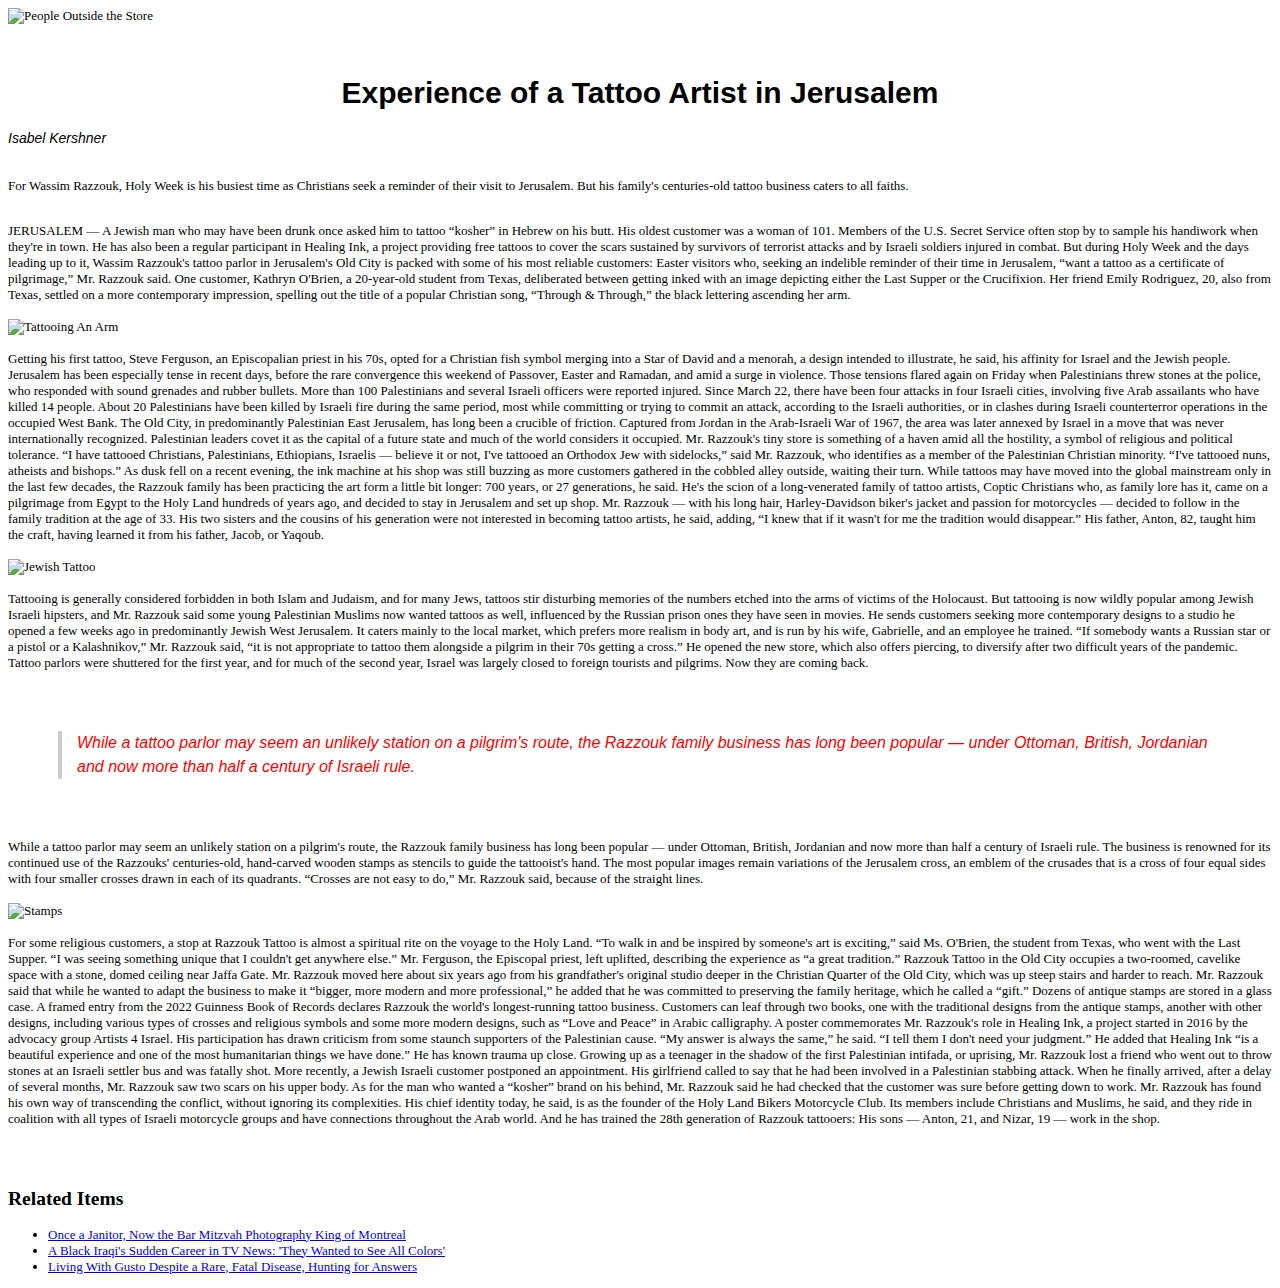
==== EbnerLayout/index.html @ 2b39e8b2 "update" ====
<!DOCTYPE html>
<html lang="en">

    <head>
        <link rel="stylesheet" type="text/css" href="stylesheet.css">
        <title></title>
    </head>
    <body>
        <img src="midterm-review/tattoo-image-5.jpg" alt="People Outside the Store">
       <div id="content"></div>

       <br><br>

       <h1>Experience of a Tattoo Artist in Jerusalem</h1>
       <div id="byline">Isabel Kershner</div>


        <br><br>

        <a>For Wassim Razzouk, Holy Week is his busiest time as Christians seek a reminder of their visit to Jerusalem. But his family's centuries-old tattoo business caters to all faiths.</a>

        <br><br>

        <p>
            
           JERUSALEM — A Jewish man who may have been drunk once asked him to tattoo “kosher” in Hebrew on his butt. His oldest customer was a woman of 101. Members of the U.S. Secret Service often stop by to sample his handiwork when they're in town.
            
            He has also been a regular participant in Healing Ink, a project providing free tattoos to cover the scars sustained by survivors of terrorist attacks and by Israeli soldiers injured in combat.
            
            But during Holy Week and the days leading up to it, Wassim Razzouk's tattoo parlor in Jerusalem's Old City is packed with some of his most reliable customers: Easter visitors who, seeking an indelible reminder of their time in Jerusalem, “want a tattoo as a certificate of pilgrimage,” Mr. Razzouk said.
            
            One customer, Kathryn O'Brien, a 20-year-old student from Texas, deliberated between getting inked with an image depicting either the Last Supper or the Crucifixion. Her friend Emily Rodriguez, 20, also from Texas, settled on a more contemporary impression, spelling out the title of a popular Christian song, “Through & Through,” the black lettering ascending her arm.
           
            <br><br>

            <img src="midterm-review/tattoo-image-4.jpg" alt="Tattooing An Arm"/>
           
            <br><br>
        
            Getting his first tattoo, Steve Ferguson, an Episcopalian priest in his 70s, opted for a Christian fish symbol merging into a Star of David and a menorah, a design intended to illustrate, he said, his affinity for Israel and the Jewish people.
            
            Jerusalem has been especially tense in recent days, before the rare convergence this weekend of Passover, Easter and Ramadan, and amid a surge in violence. Those tensions flared again on Friday when Palestinians threw stones at the police, who responded with sound grenades and rubber bullets. More than 100 Palestinians and several Israeli officers were reported injured.
            
            Since March 22, there have been four attacks in four Israeli cities, involving five Arab assailants who have killed 14 people. About 20 Palestinians have been killed by Israeli fire during the same period, most while committing or trying to commit an attack, according to the Israeli authorities, or in clashes during Israeli counterterror operations in the occupied West Bank.
            
            The Old City, in predominantly Palestinian East Jerusalem, has long been a crucible of friction. Captured from Jordan in the Arab-Israeli War of 1967, the area was later annexed by Israel in a move that was never internationally recognized. Palestinian leaders covet it as the capital of a future state and much of the world considers it occupied.
        
            Mr. Razzouk's tiny store is something of a haven amid all the hostility, a symbol of religious and political tolerance.
            
            “I have tattooed Christians, Palestinians, Ethiopians, Israelis — believe it or not, I've tattooed an Orthodox Jew with sidelocks,” said Mr. Razzouk, who identifies as a member of the Palestinian Christian minority. “I've tattooed nuns, atheists and bishops.”
            
            As dusk fell on a recent evening, the ink machine at his shop was still buzzing as more customers gathered in the cobbled alley outside, waiting their turn.
            
            While tattoos may have moved into the global mainstream only in the last few decades, the Razzouk family has been practicing the art form a little bit longer: 700 years, or 27 generations, he said. He's the scion of a long-venerated family of tattoo artists, Coptic Christians who, as family lore has it, came on a pilgrimage from Egypt to the Holy Land hundreds of years ago, and decided to stay in Jerusalem and set up shop.
            
            Mr. Razzouk — with his long hair, Harley-Davidson biker's jacket and passion for motorcycles — decided to follow in the family tradition at the age of 33. His two sisters and the cousins of his generation were not interested in becoming tattoo artists, he said, adding, “I knew that if it wasn't for me the tradition would disappear.”
            
            His father, Anton, 82, taught him the craft, having learned it from his father, Jacob, or Yaqoub.

            <br><br>

            <img src="midterm-review/tattoo-image-6.jpg" alt="Jewish Tattoo"/>

            <br><br>

            Tattooing is generally considered forbidden in both Islam and Judaism, and for many Jews, tattoos stir disturbing memories of the numbers etched into the arms of victims of the Holocaust. But tattooing is now wildly popular among Jewish Israeli hipsters, and Mr. Razzouk said some young Palestinian Muslims now wanted tattoos as well, influenced by the Russian prison ones they have seen in movies.
            
            He sends customers seeking more contemporary designs to a studio he opened a few weeks ago in predominantly Jewish West Jerusalem. It caters mainly to the local market, which prefers more realism in body art, and is run by his wife, Gabrielle, and an employee he trained.
            
            “If somebody wants a Russian star or a pistol or a Kalashnikov,” Mr. Razzouk said, “it is not appropriate to tattoo them alongside a pilgrim in their 70s getting a cross.”
            
            He opened the new store, which also offers piercing, to diversify after two difficult years of the pandemic. Tattoo parlors were shuttered for the first year, and for much of the second year, Israel was largely closed to foreign tourists and pilgrims.
            
            Now they are coming back.
        </p>

        <br><br>

        <blockquote> 
            While a tattoo parlor may seem an unlikely station on a pilgrim's route, the Razzouk family business has long been popular — under Ottoman, British, Jordanian and now more than half a century of Israeli rule.
        </blockquote>

        <br><br>

        <p>
While a tattoo parlor may seem an unlikely station on a pilgrim's route, the Razzouk family business has long been popular — under Ottoman, British, Jordanian and now more than half a century of Israeli rule.

The business is renowned for its continued use of the Razzouks' centuries-old, hand-carved wooden stamps as stencils to guide the tattooist's hand. The most popular images remain variations of the Jerusalem cross, an emblem of the crusades that is a cross of four equal sides with four smaller crosses drawn in each of its quadrants.

“Crosses are not easy to do,” Mr. Razzouk said, because of the straight lines.

<br><br>

<img src="midterm-review/tattoo-image-3.jpg" alt="Stamps" />

<br><br>

For some religious customers, a stop at Razzouk Tattoo is almost a spiritual rite on the voyage to the Holy Land.

“To walk in and be inspired by someone's art is exciting,” said Ms. O'Brien, the student from Texas, who went with the Last Supper. “I was seeing something unique that I couldn't get anywhere else.”

Mr. Ferguson, the Episcopal priest, left uplifted, describing the experience as “a great tradition.”

Razzouk Tattoo in the Old City occupies a two-roomed, cavelike space with a stone, domed ceiling near Jaffa Gate. Mr. Razzouk moved here about six years ago from his grandfather's original studio deeper in the Christian Quarter of the Old City, which was up steep stairs and harder to reach.

Mr. Razzouk said that while he wanted to adapt the business to make it “bigger, more modern and more professional,” he added that he was committed to preserving the family heritage, which he called a “gift.”

Dozens of antique stamps are stored in a glass case. A framed entry from the 2022 Guinness Book of Records declares Razzouk the world's longest-running tattoo business.

Customers can leaf through two books, one with the traditional designs from the antique stamps, another with other designs, including various types of crosses and religious symbols and some more modern designs, such as “Love and Peace” in Arabic calligraphy.

A poster commemorates Mr. Razzouk's role in Healing Ink, a project started in 2016 by the advocacy group Artists 4 Israel. His participation has drawn criticism from some staunch supporters of the Palestinian cause.

“My answer is always the same,” he said. “I tell them I don't need your judgment.” He added that Healing Ink “is a beautiful experience and one of the most humanitarian things we have done.”

He has known trauma up close. Growing up as a teenager in the shadow of the first Palestinian intifada, or uprising, Mr. Razzouk lost a friend who went out to throw stones at an Israeli settler bus and was fatally shot.

More recently, a Jewish Israeli customer postponed an appointment. His girlfriend called to say that he had been involved in a Palestinian stabbing attack. When he finally arrived, after a delay of several months, Mr. Razzouk saw two scars on his upper body.

As for the man who wanted a “kosher” brand on his behind, Mr. Razzouk said he had checked that the customer was sure before getting down to work.

Mr. Razzouk has found his own way of transcending the conflict, without ignoring its complexities. His chief identity today, he said, is as the founder of the Holy Land Bikers Motorcycle Club. Its members include Christians and Muslims, he said, and they ride in coalition with all types of Israeli motorcycle groups and have connections throughout the Arab world.

And he has trained the 28th generation of Razzouk tattooers: His sons — Anton, 21, and Nizar, 19 — work in the shop.
        </p>

        <br><br>

        <h2>Related Items</h2>
        <ul>
          <li><a href="https://www.nytimes.com/2021/12/31/world/canada/montreal-bar-mitzvah-photographer.html?action=click&module=RelatedLinks&pgtype=Article">Once a Janitor, Now the Bar Mitzvah Photography King of Montreal</a></li>
          <li><a href="https://www.nytimes.com/2022/02/04/world/middleeast/iraq-tv-black-news-anchor.html?action=click&module=RelatedLinks&pgtype=Article">A Black Iraqi's Sudden Career in TV News: 'They Wanted to See All Colors'</a></li>
          <li><a href="https://www.nytimes.com/2022/04/01/world/europe/scientist-patient-progeria.html?action=click&module=RelatedLinks&pgtype=Article">Living With Gusto Despite a Rare, Fatal Disease, Hunting for Answers</a></li>
        </ul>

    </body>
</html>
---- EbnerLayout/stylesheet.css ----
stylesheet.css

#content {
    margin: 0 auto;
    width: 900px;
}


h1 {
        font-family: Helvetica, sans serif; 
        text-align: center;
        font-size: 30px;
}

#byline {
    font-family: Helvetica, sans-serif;
    font-size: 14px;
    font-style: italic;
    }

    body {
        font-family: Georgia, serif;
        font-size: 13px;
    }
    
a {
    text-align: center;
}

p {
    font-family: "Times New Roman", 
    Times, 
    serif;
}

blockquote {
    font: 16px/24px normal helvetica, sans-serif;
    font-style: italic;
    margin-top: 15px;
    margin-bottom: 15px;
    color: red;
    margin-left: 50px;
    padding-left: 15px;
    border-left: 4px solid #ccc;
}
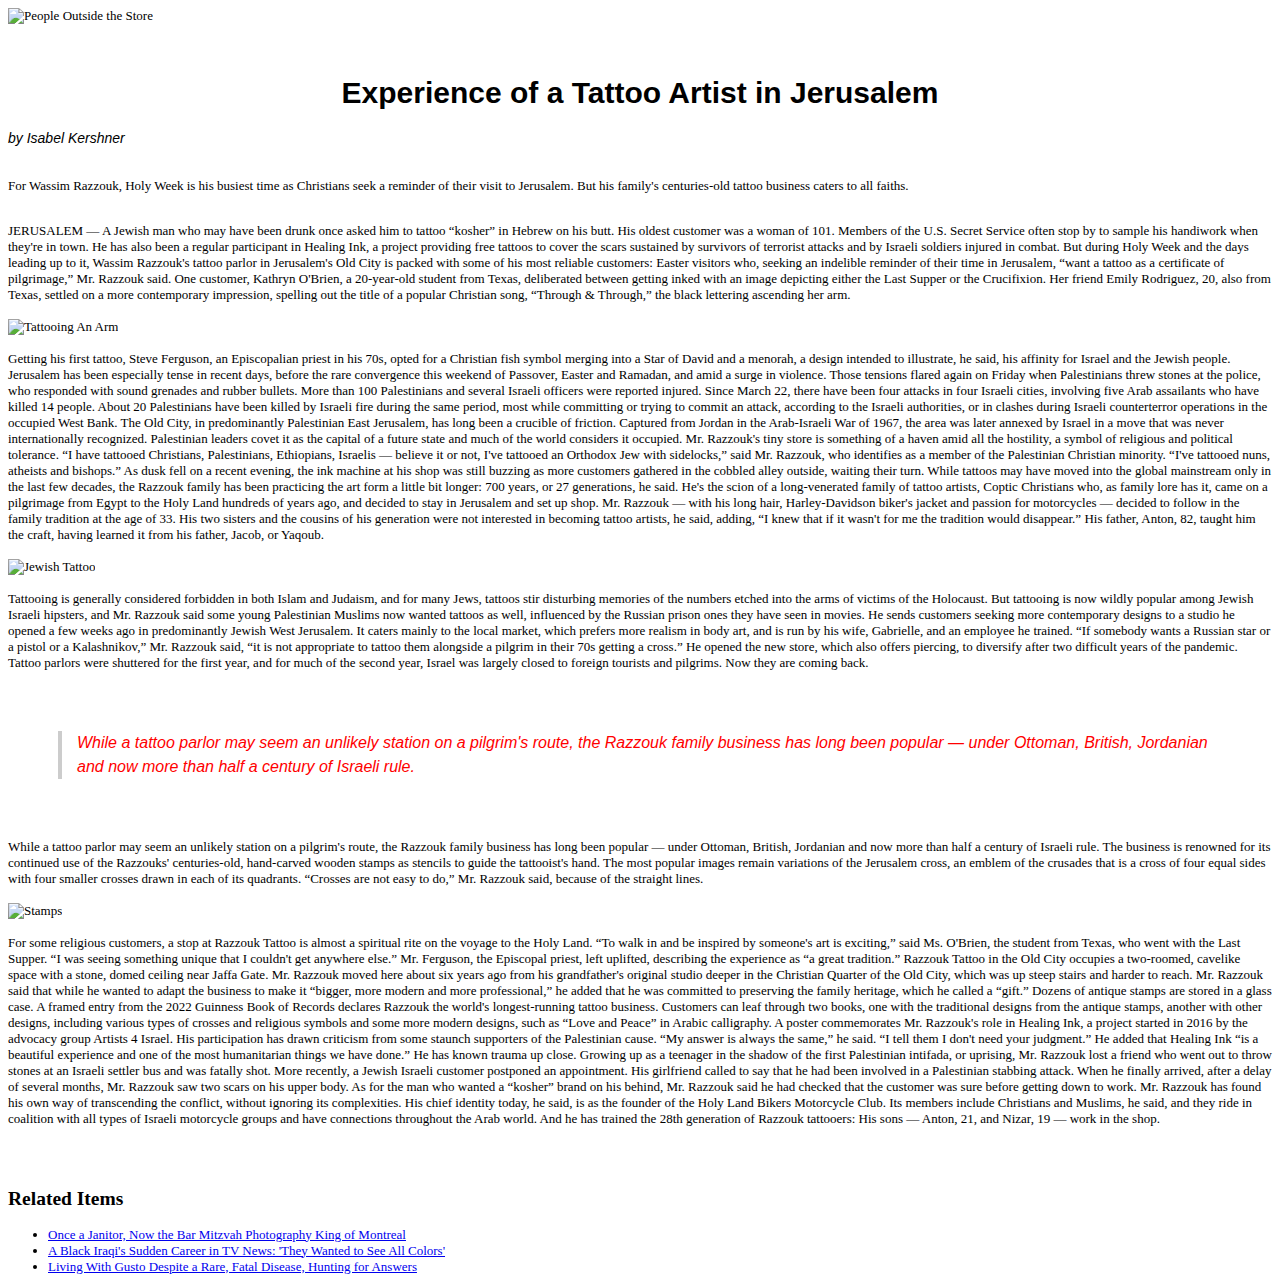
==== commit e3ea4ef5: "update" ====
--- a/EbnerLayout/index.html
+++ b/EbnerLayout/index.html
@@ -12,7 +12,7 @@
        <br><br>
 
        <h1>Experience of a Tattoo Artist in Jerusalem</h1>
-       <div id="byline">Isabel Kershner</div>
+       <div id="byline">by Isabel Kershner</div>
 
 
         <br><br>
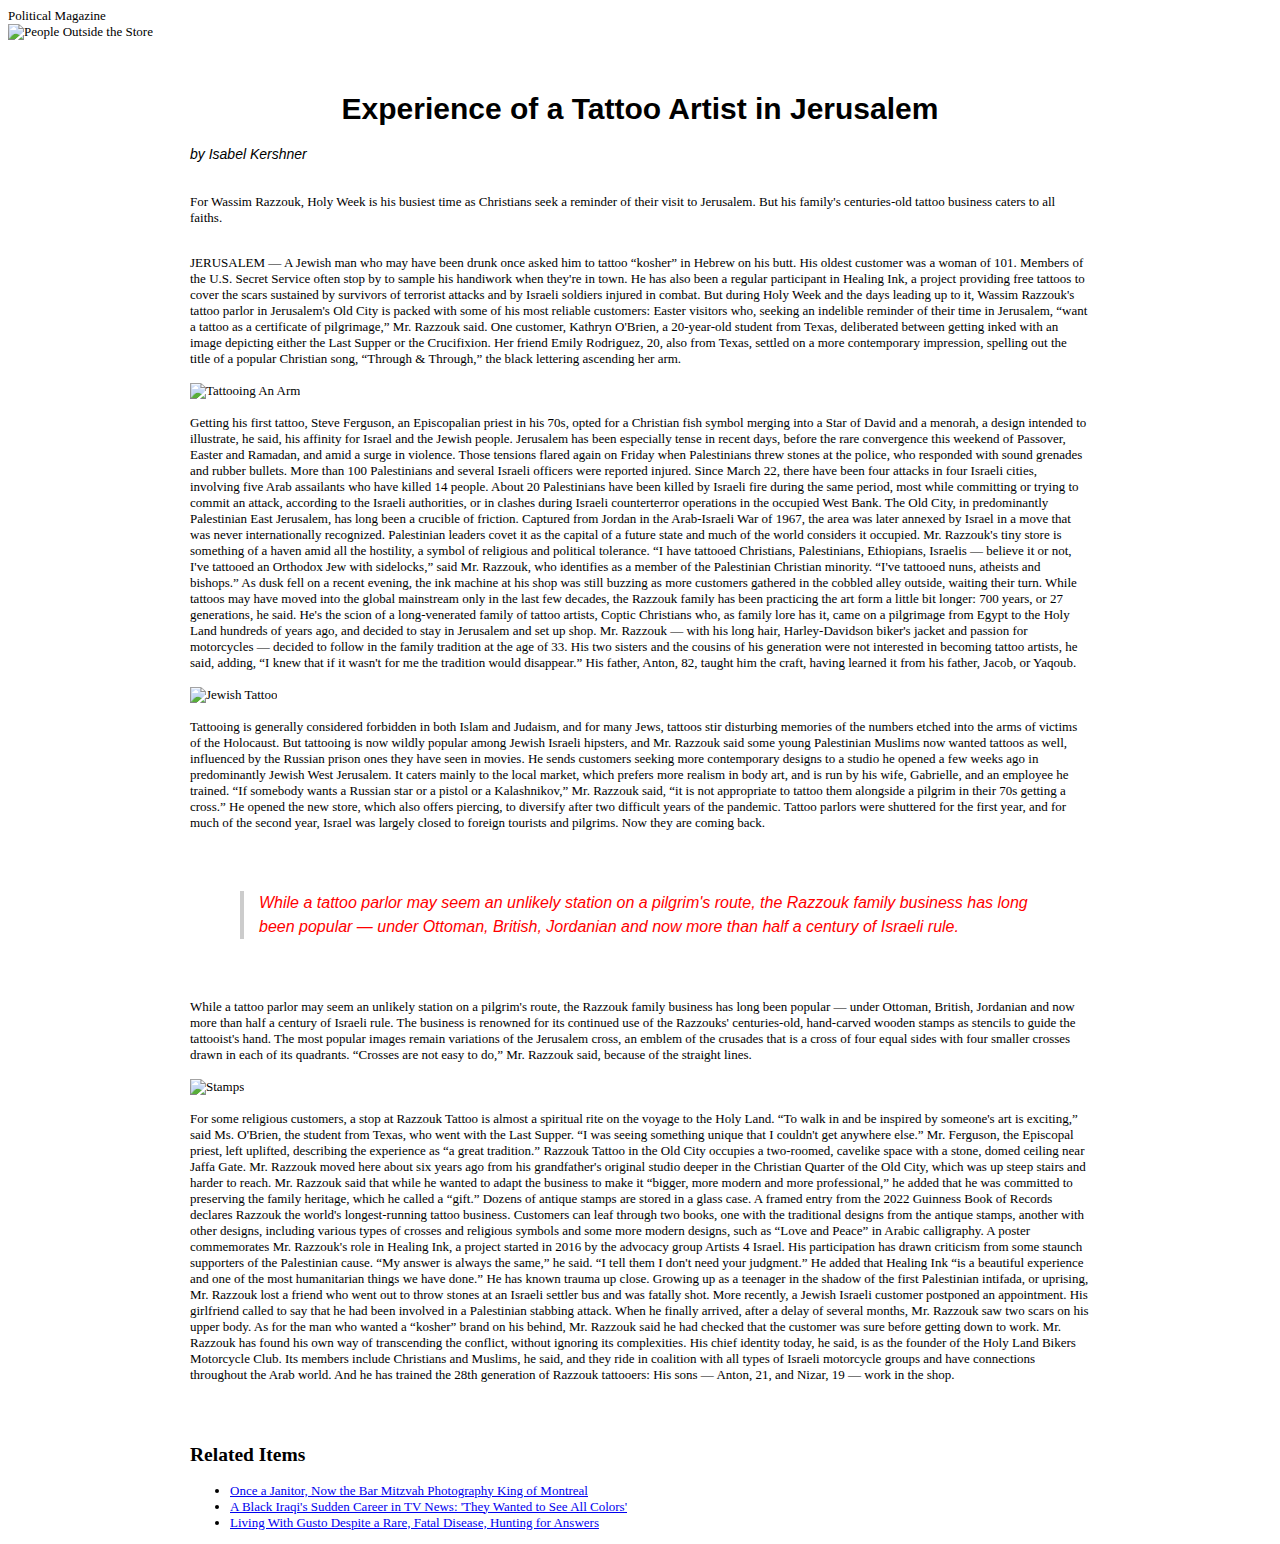
==== commit 6ce10d5c: "update" ====
--- a/EbnerLayout/index.html
+++ b/EbnerLayout/index.html
@@ -6,8 +6,10 @@
         <title></title>
     </head>
     <body>
+        <header class="masthead">Political Magazine</header>
+            
         <img src="midterm-review/tattoo-image-5.jpg" alt="People Outside the Store">
-       <div id="content"></div>
+       <div id="content">
 
        <br><br>
 
@@ -17,7 +19,7 @@
 
         <br><br>
 
-        <a>For Wassim Razzouk, Holy Week is his busiest time as Christians seek a reminder of their visit to Jerusalem. But his family's centuries-old tattoo business caters to all faiths.</a>
+        For Wassim Razzouk, Holy Week is his busiest time as Christians seek a reminder of their visit to Jerusalem. But his family's centuries-old tattoo business caters to all faiths.
 
         <br><br>
 
@@ -133,5 +135,7 @@
           <li><a href="https://www.nytimes.com/2022/04/01/world/europe/scientist-patient-progeria.html?action=click&module=RelatedLinks&pgtype=Article">Living With Gusto Despite a Rare, Fatal Disease, Hunting for Answers</a></li>
         </ul>
 
+    </div>
+
     </body>
 </html>--- a/EbnerLayout/stylesheet.css
+++ b/EbnerLayout/stylesheet.css
@@ -1,13 +1,22 @@
 stylesheet.css
 
+
+#masthead {
+    font-family: "Special Elite", cursive;
+    font-size: 50px;
+    text-align: center;
+}
+
+
 #content {
+    width: 100%;
     margin: 0 auto;
     width: 900px;
 }
 
 
 h1 {
-        font-family: Helvetica, sans serif; 
+        font-family: Helvetica, sans-serif; 
         text-align: center;
         font-size: 30px;
 }
@@ -22,10 +31,6 @@
         font-family: Georgia, serif;
         font-size: 13px;
     }
-    
-a {
-    text-align: center;
-}
 
 p {
     font-family: "Times New Roman", 
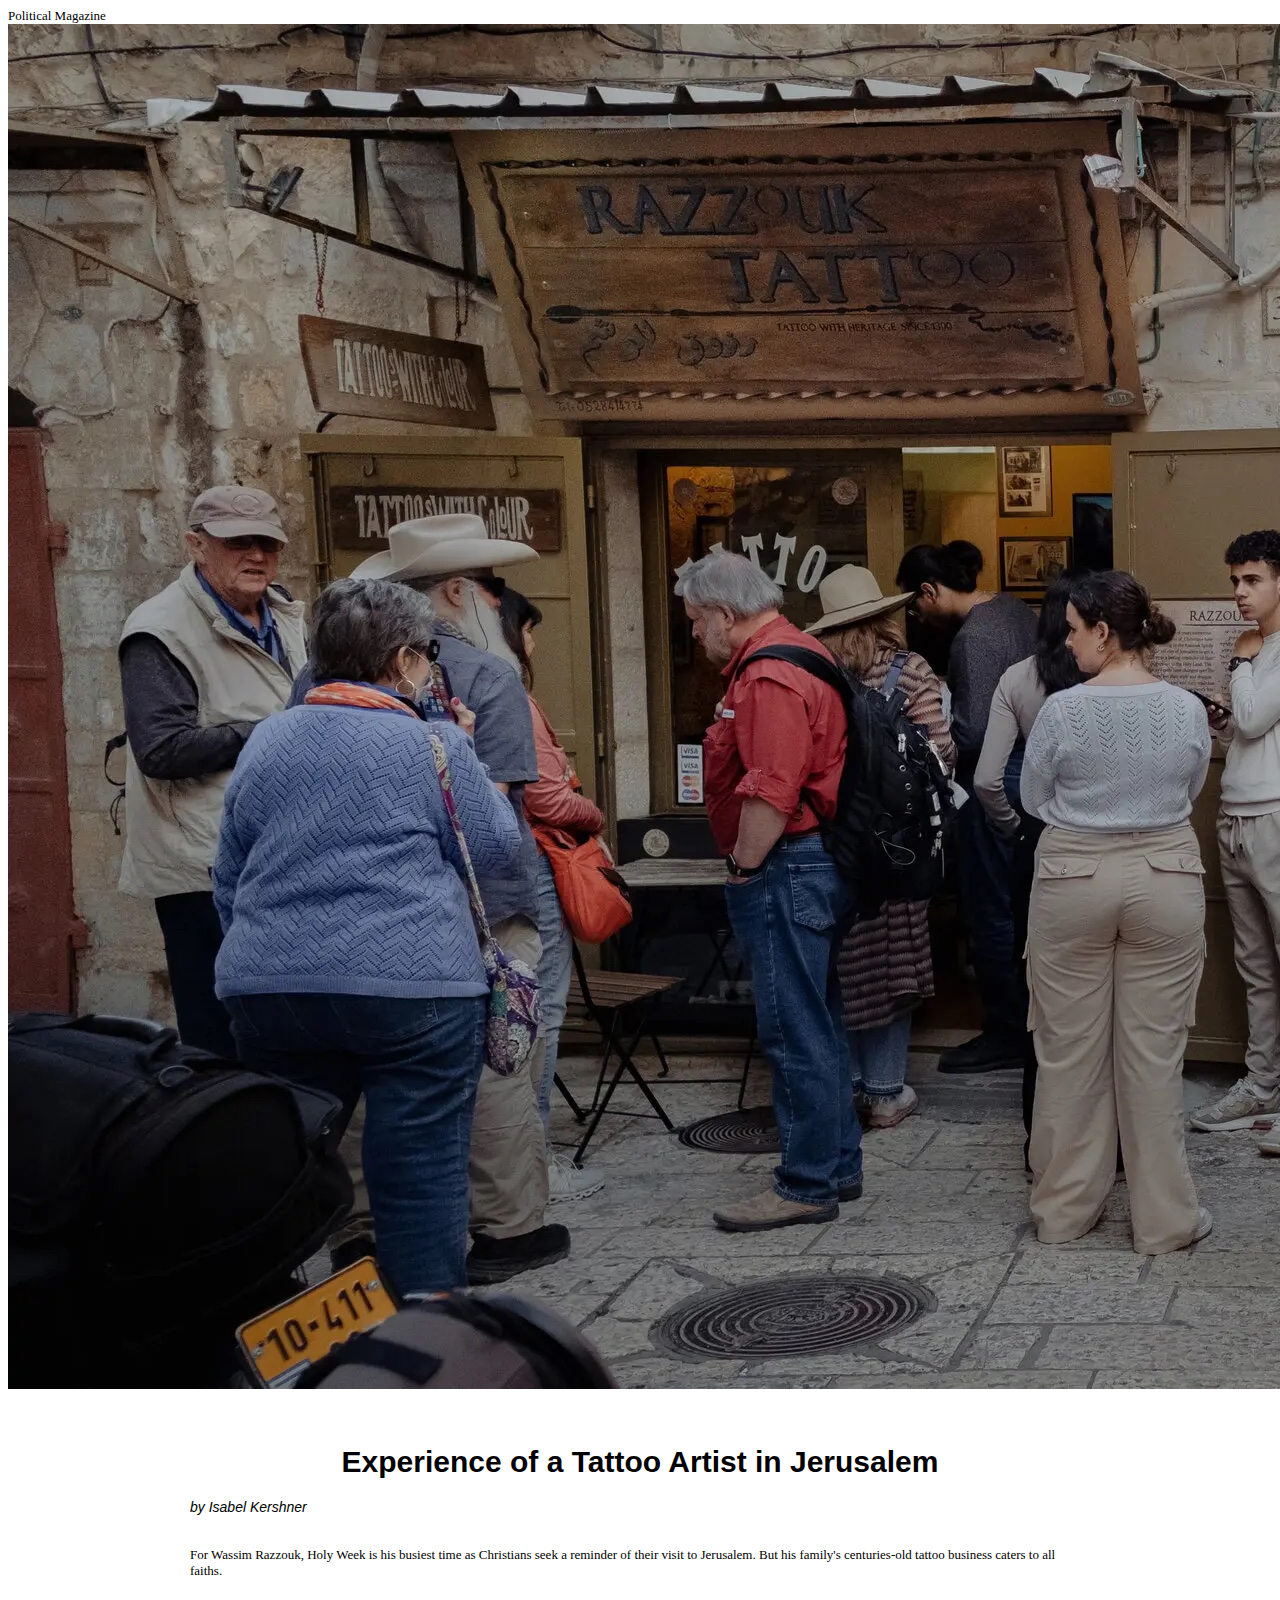
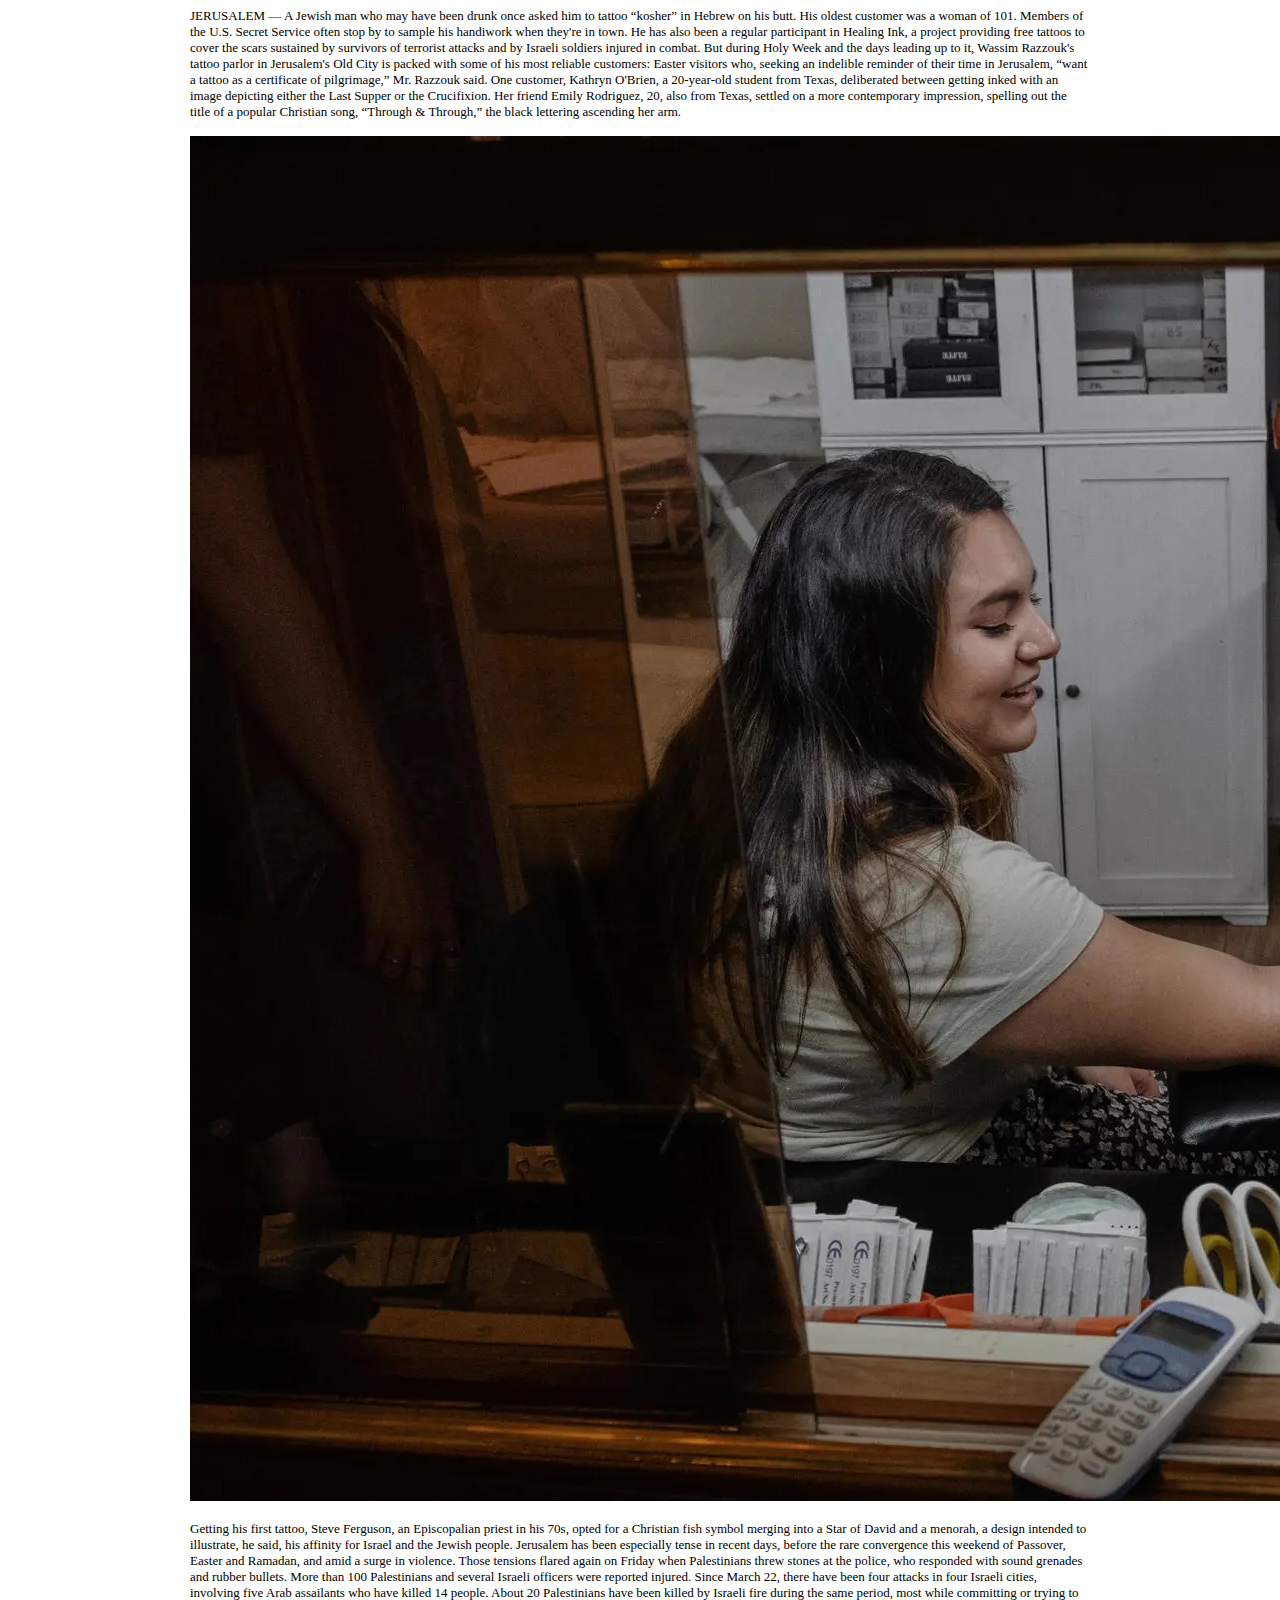
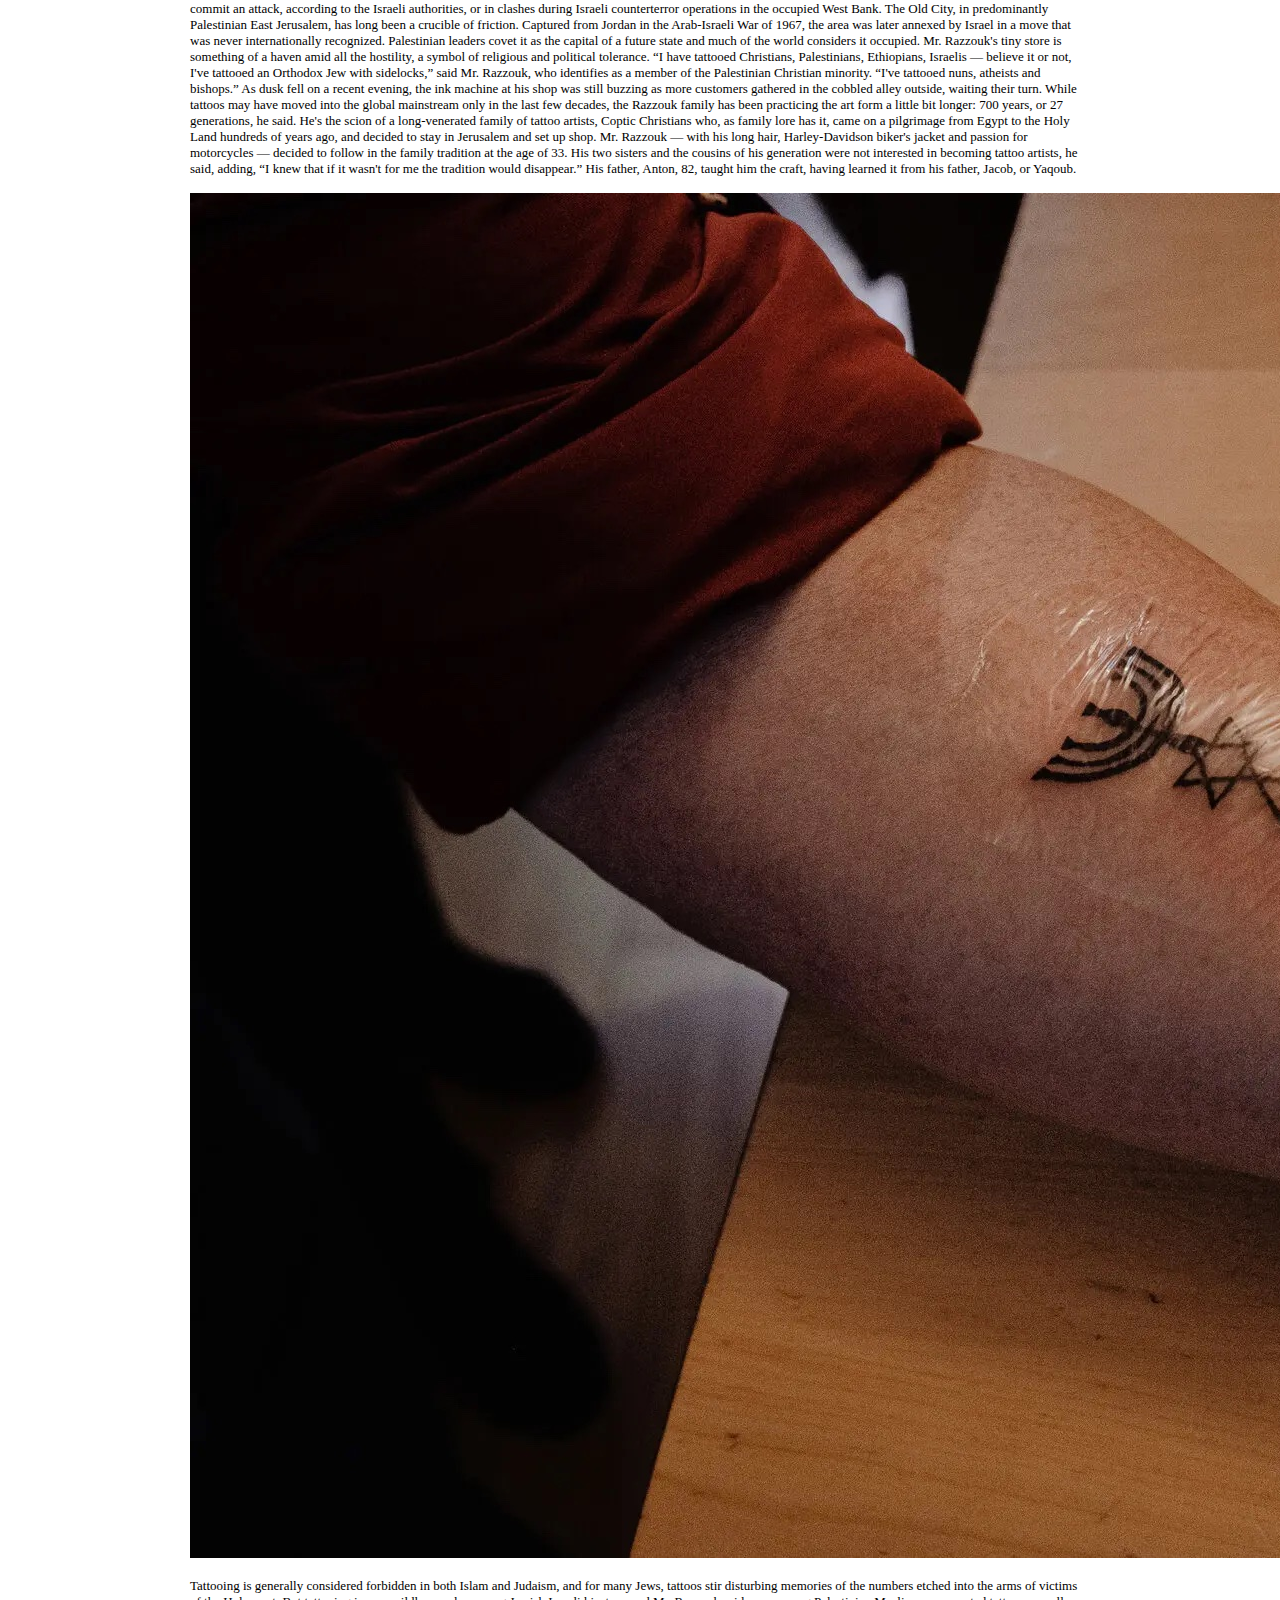
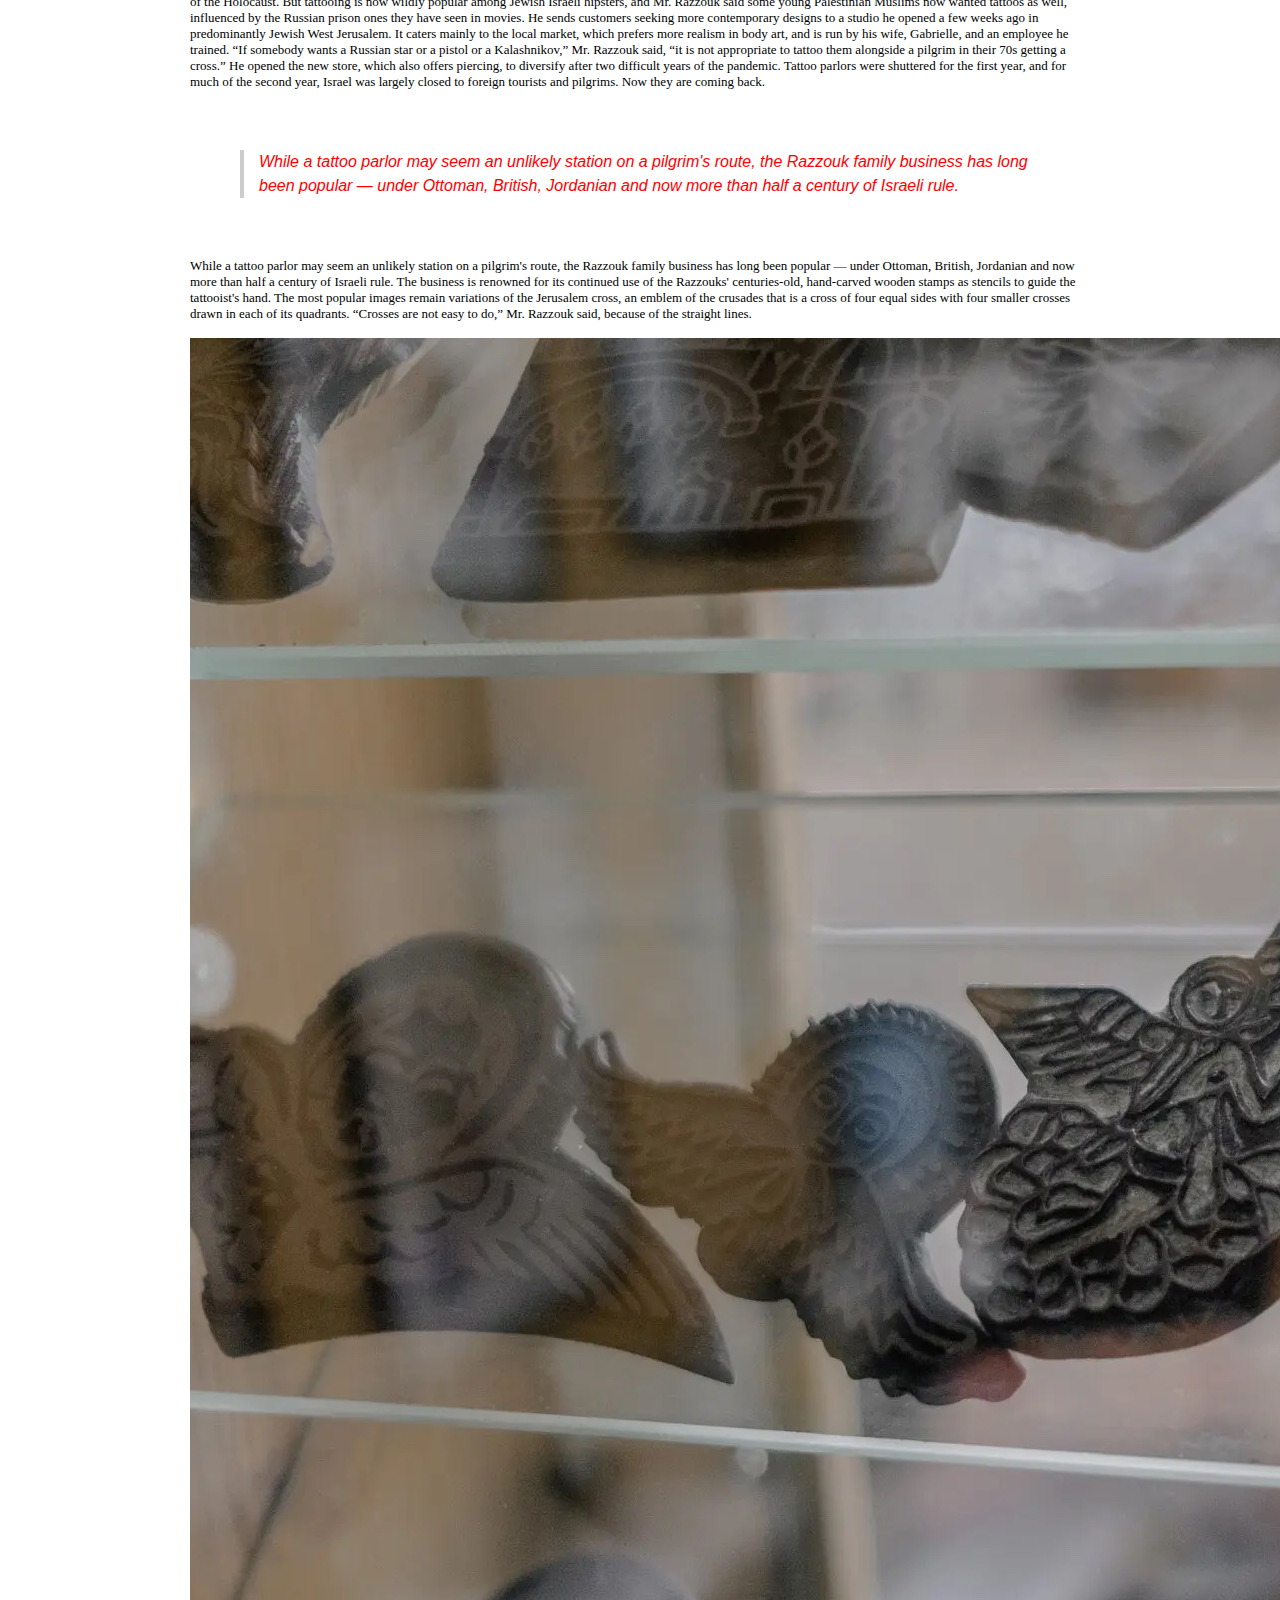
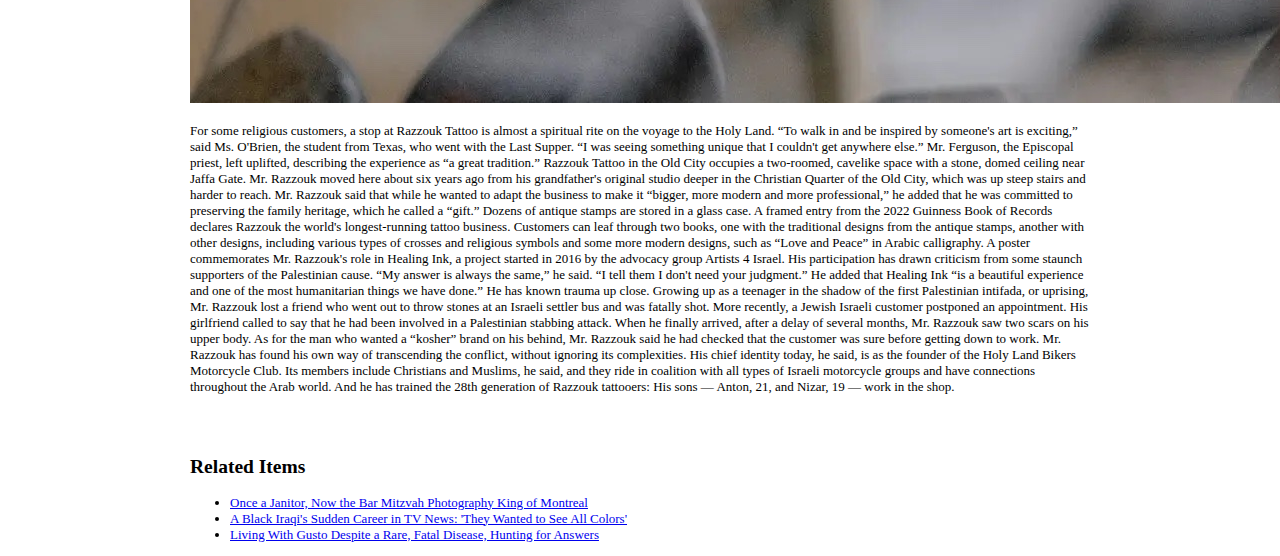
==== commit b44b47a5: "update" ====
--- a/EbnerLayout/index.html
+++ b/EbnerLayout/index.html
@@ -8,7 +8,7 @@
     <body>
         <header class="masthead">Political Magazine</header>
             
-        <img src="midterm-review/tattoo-image-5.jpg" alt="People Outside the Store">
+        <img src="images/tattoo-image-5.jpg" alt="People Outside the Store">
        <div id="content">
 
        <br><br>
@@ -35,7 +35,7 @@
            
             <br><br>
 
-            <img src="midterm-review/tattoo-image-4.jpg" alt="Tattooing An Arm"/>
+            <img src="images/tattoo-image-4.jpg" alt="Tattooing An Arm"/>
            
             <br><br>
         
@@ -61,7 +61,7 @@
 
             <br><br>
 
-            <img src="midterm-review/tattoo-image-6.jpg" alt="Jewish Tattoo"/>
+            <img src="images/tattoo-image-6.jpg" alt="Jewish Tattoo"/>
 
             <br><br>
 
@@ -93,7 +93,7 @@
 
 <br><br>
 
-<img src="midterm-review/tattoo-image-3.jpg" alt="Stamps" />
+<img src="images/tattoo-image-3.jpg" alt="Stamps" />
 
 <br><br>
 
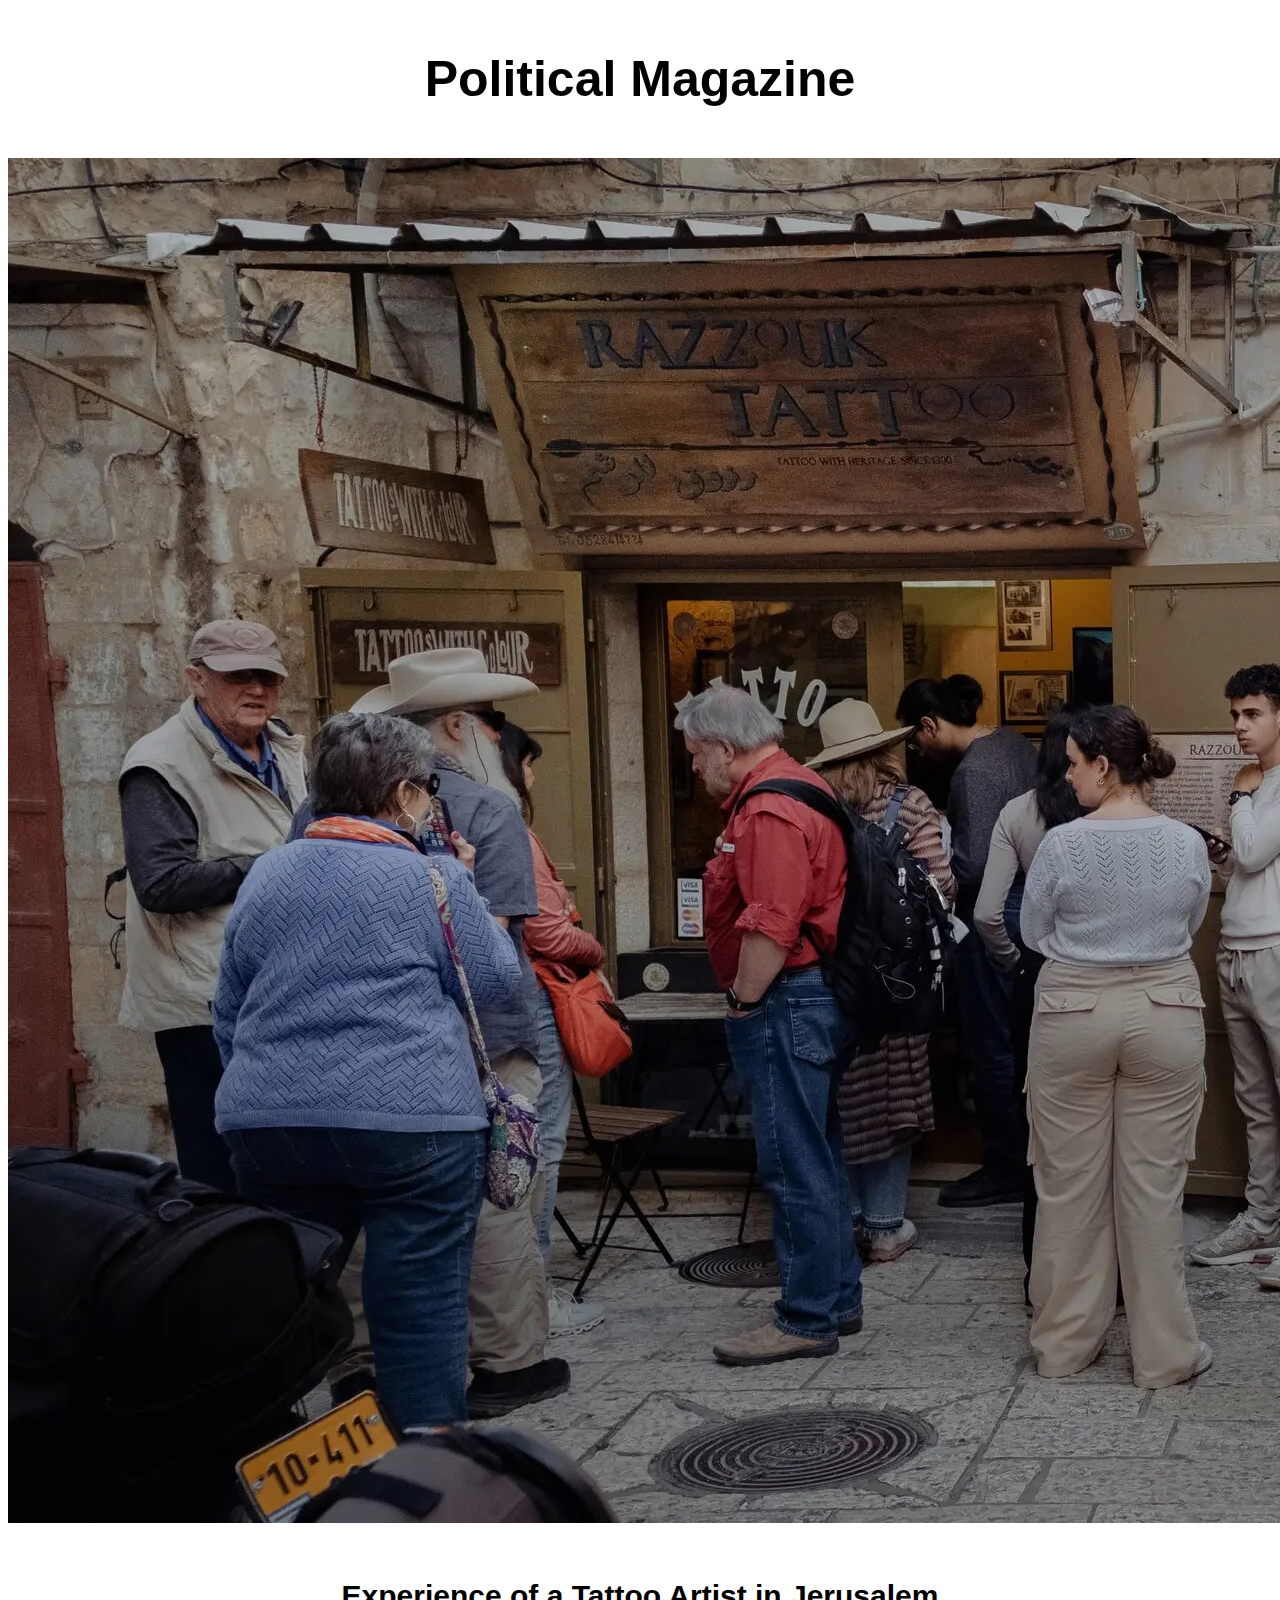
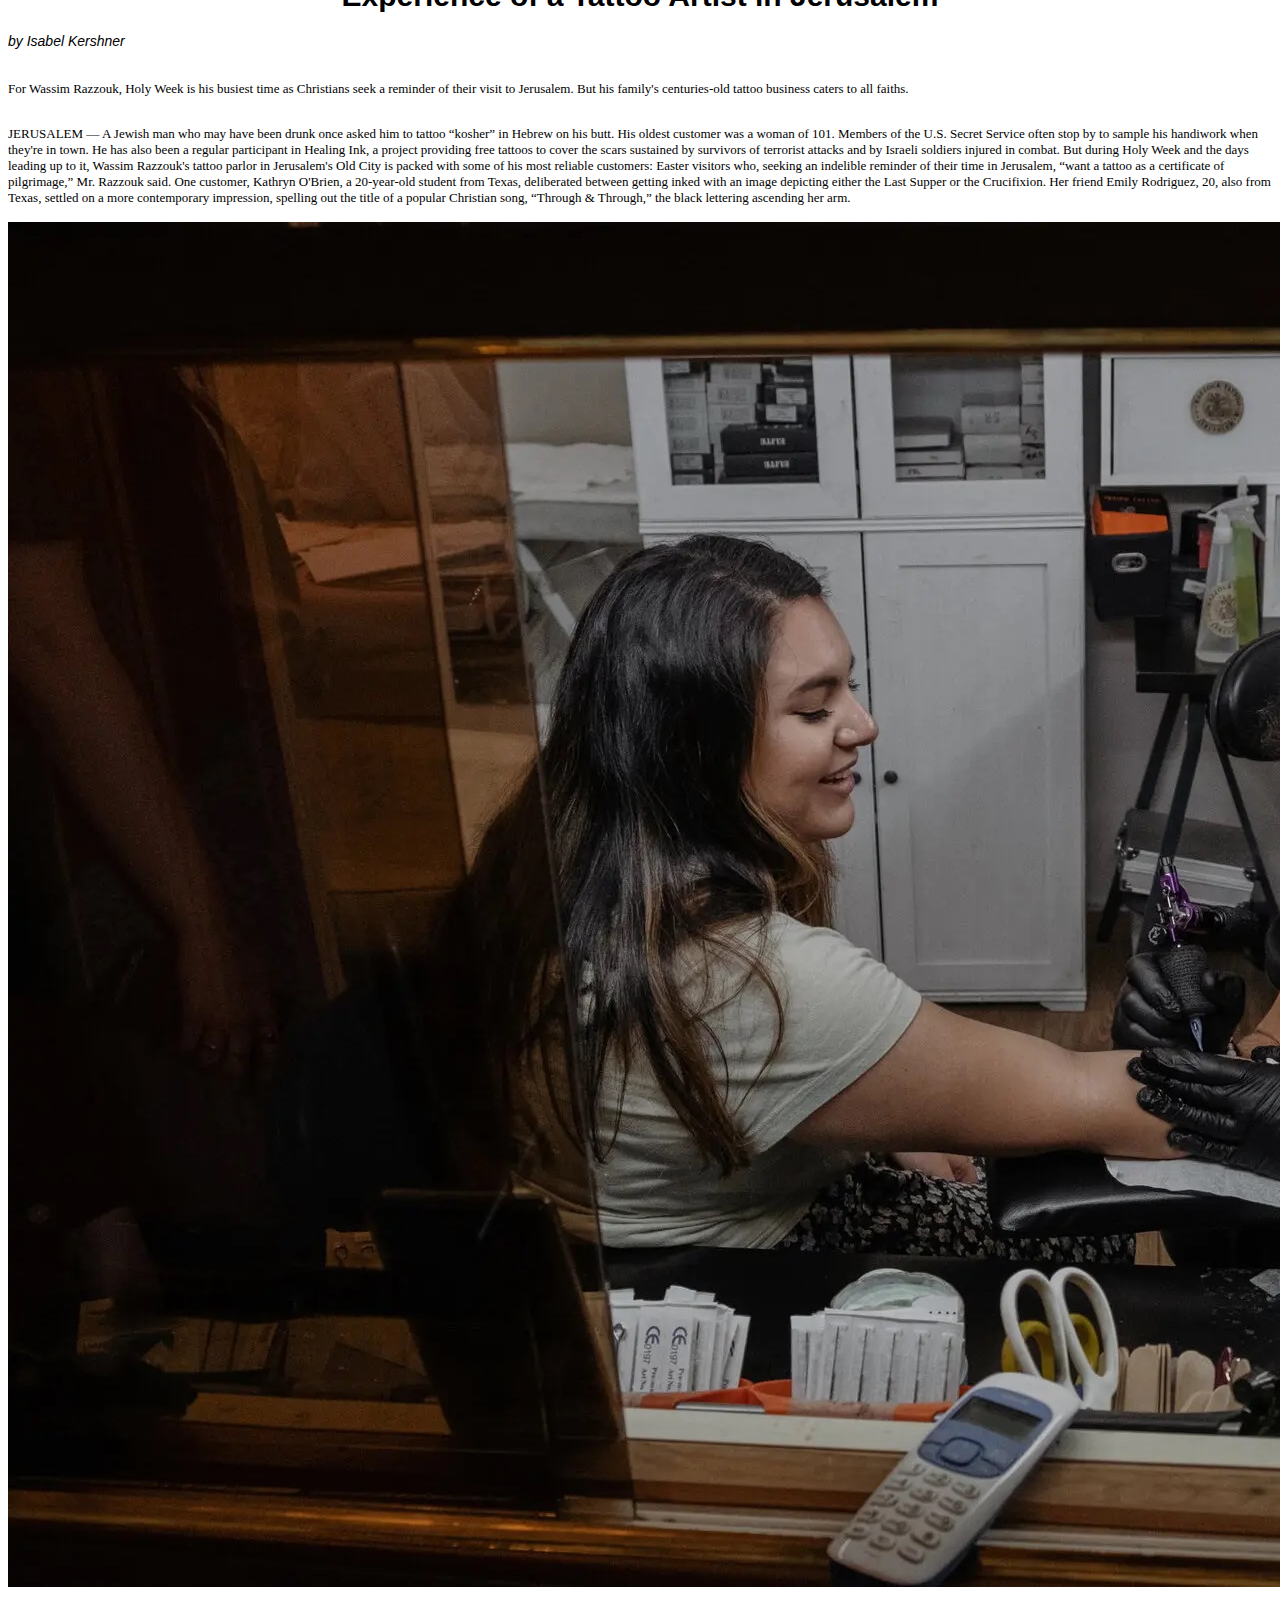
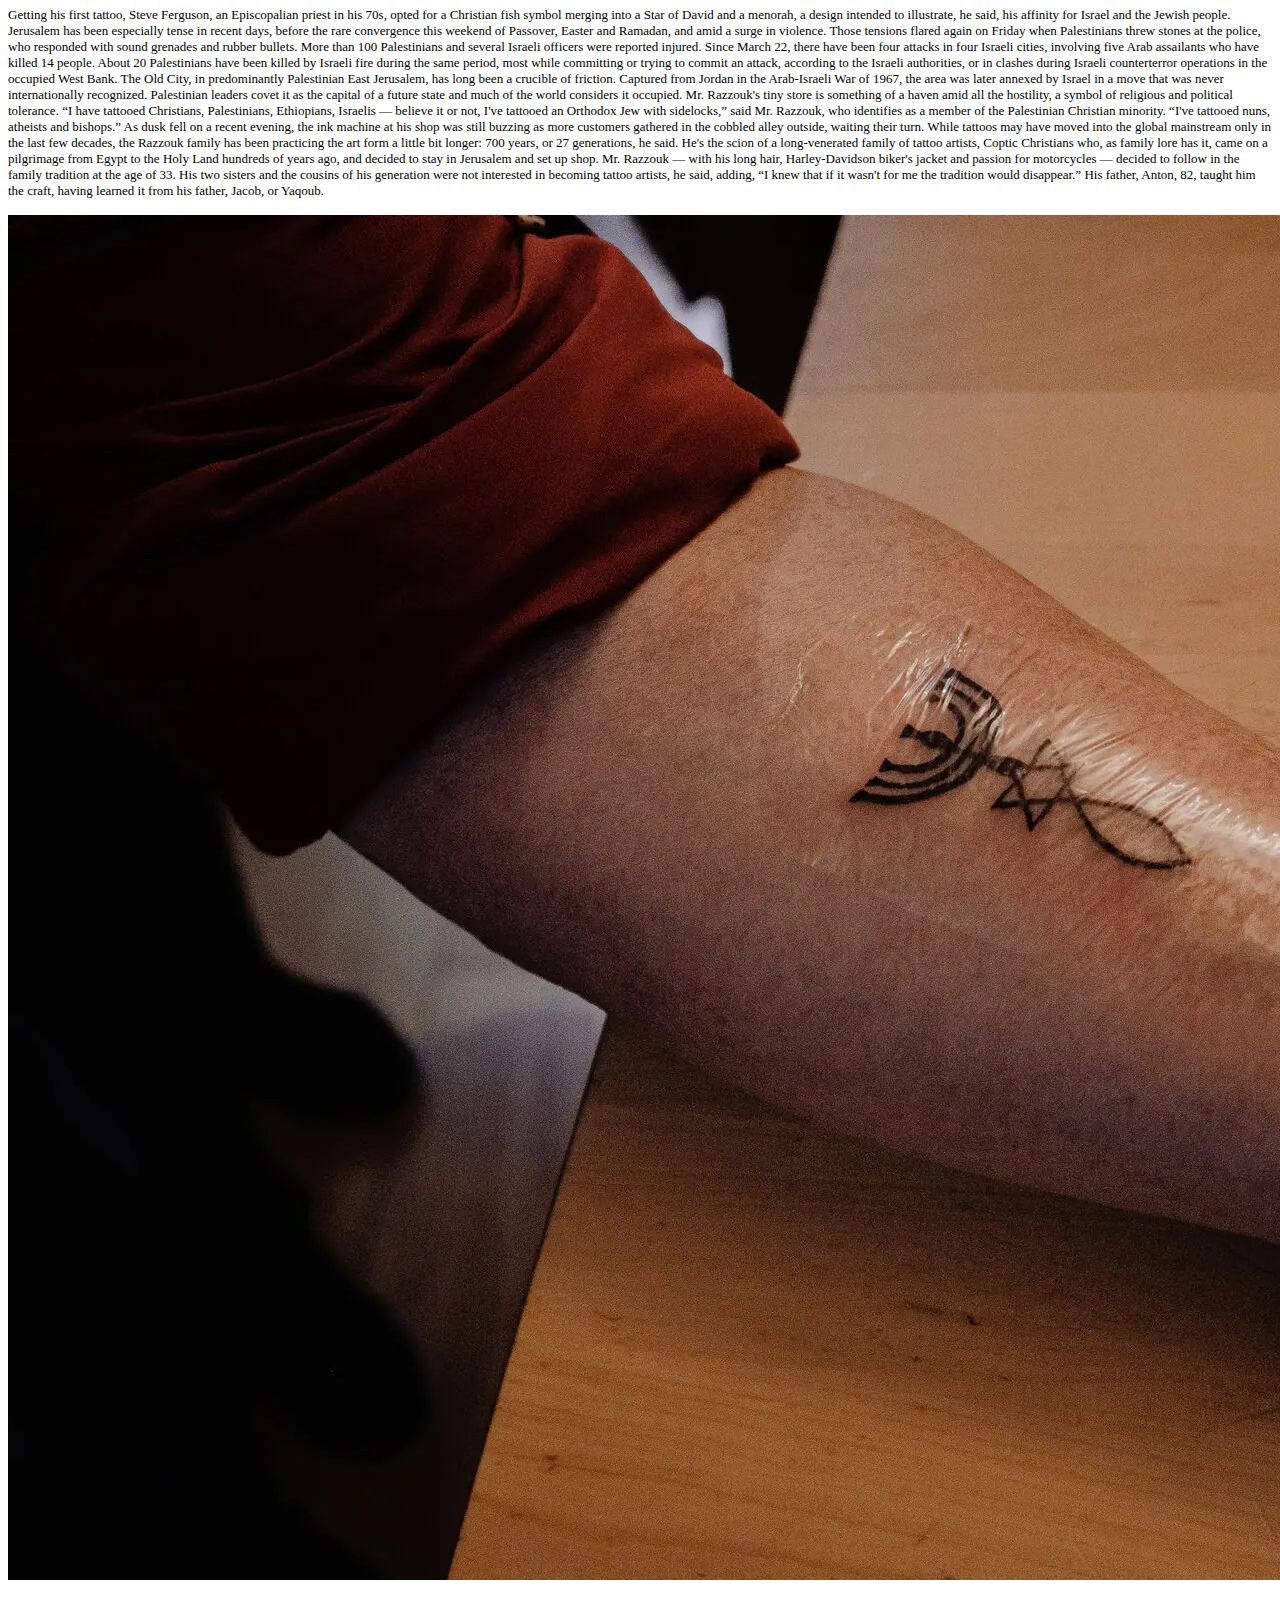
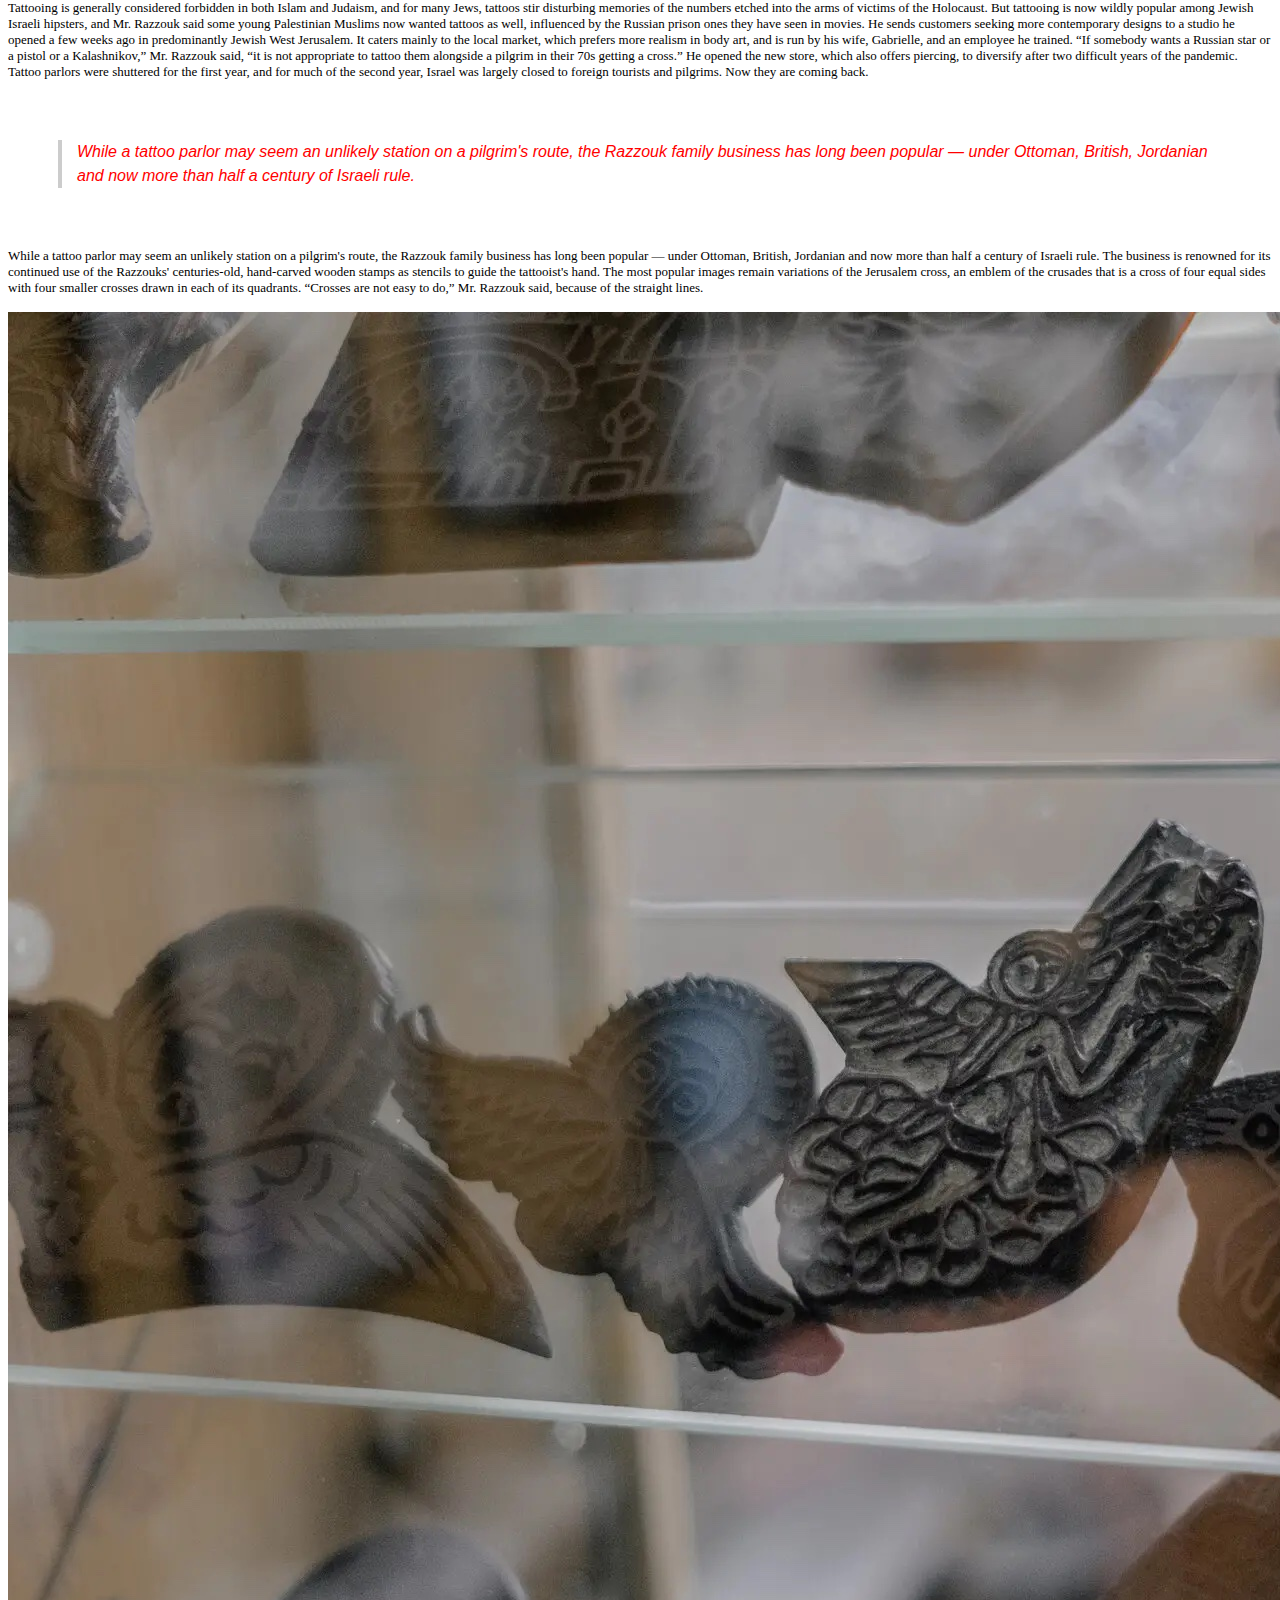
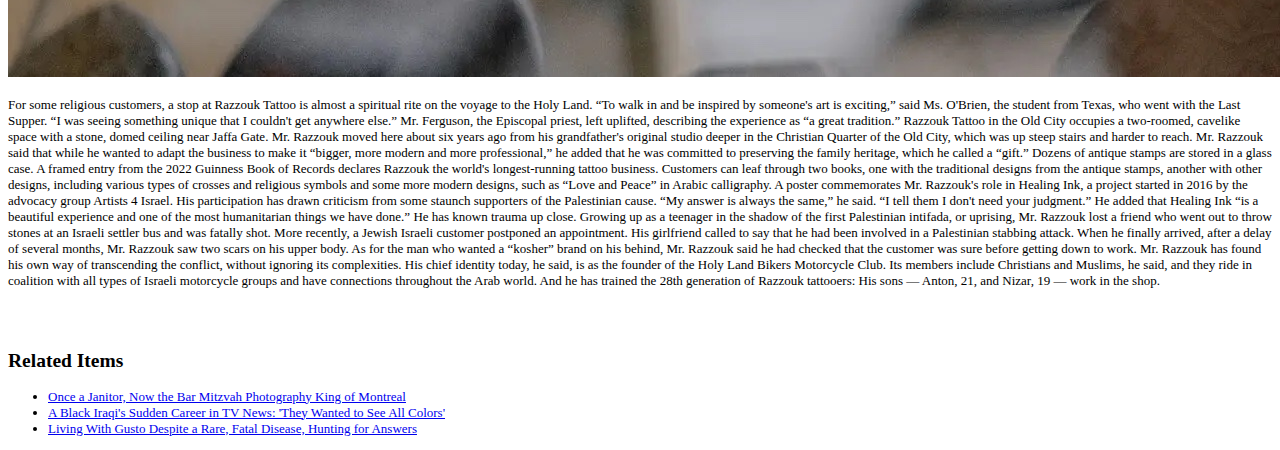
==== commit e1d608a4: "update" ====
--- a/EbnerLayout/index.html
+++ b/EbnerLayout/index.html
@@ -6,7 +6,7 @@
         <title></title>
     </head>
     <body>
-        <header class="masthead">Political Magazine</header>
+        <h3>Political Magazine</h3>
             
         <img src="images/tattoo-image-5.jpg" alt="People Outside the Store">
        <div id="content">
--- a/EbnerLayout/stylesheet.css
+++ b/EbnerLayout/stylesheet.css
@@ -1,11 +1,5 @@
 stylesheet.css
 
-
-#masthead {
-    font-family: "Special Elite", cursive;
-    font-size: 50px;
-    text-align: center;
-}
 
 
 #content {
@@ -14,6 +8,11 @@
     width: 900px;
 }
 
+h3 {
+    font-family: "Special Elite", sans-serif; 
+    text-align: center;
+    font-size: 50px;
+}
 
 h1 {
         font-family: Helvetica, sans-serif; 
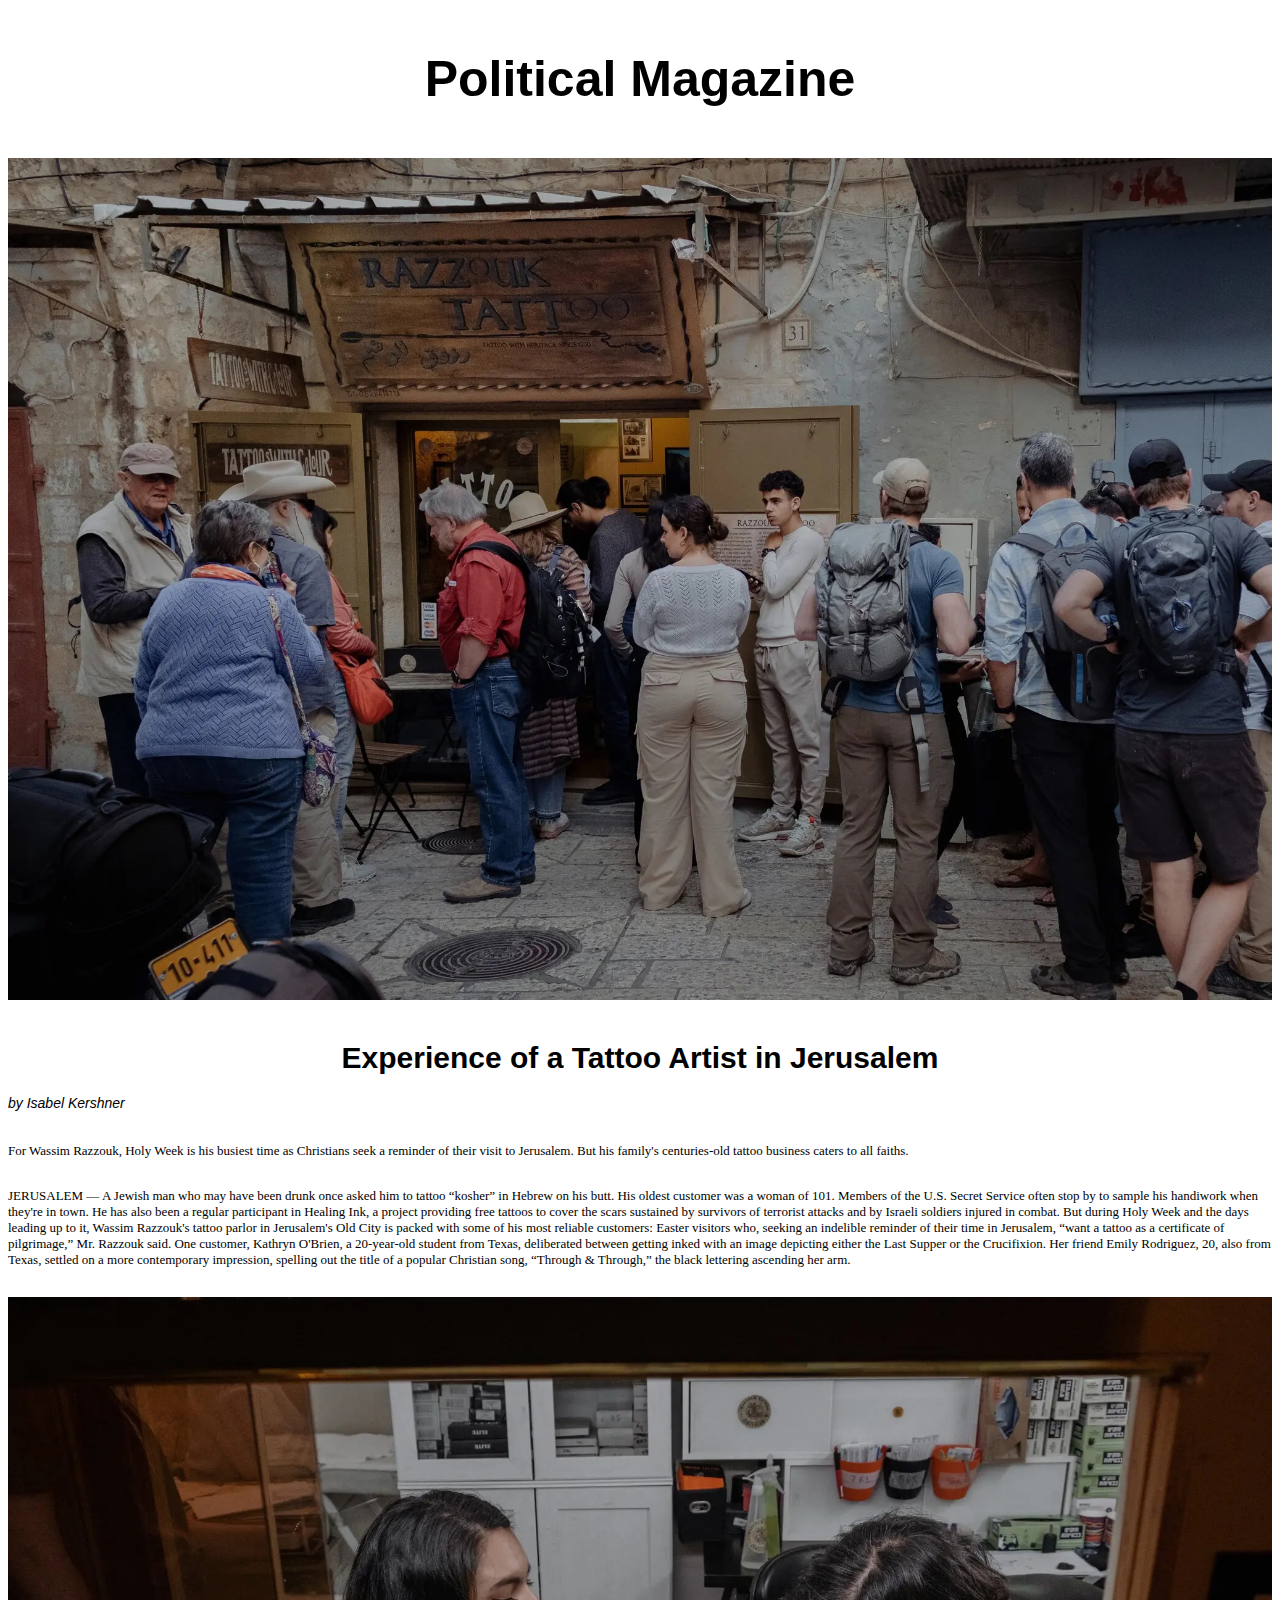
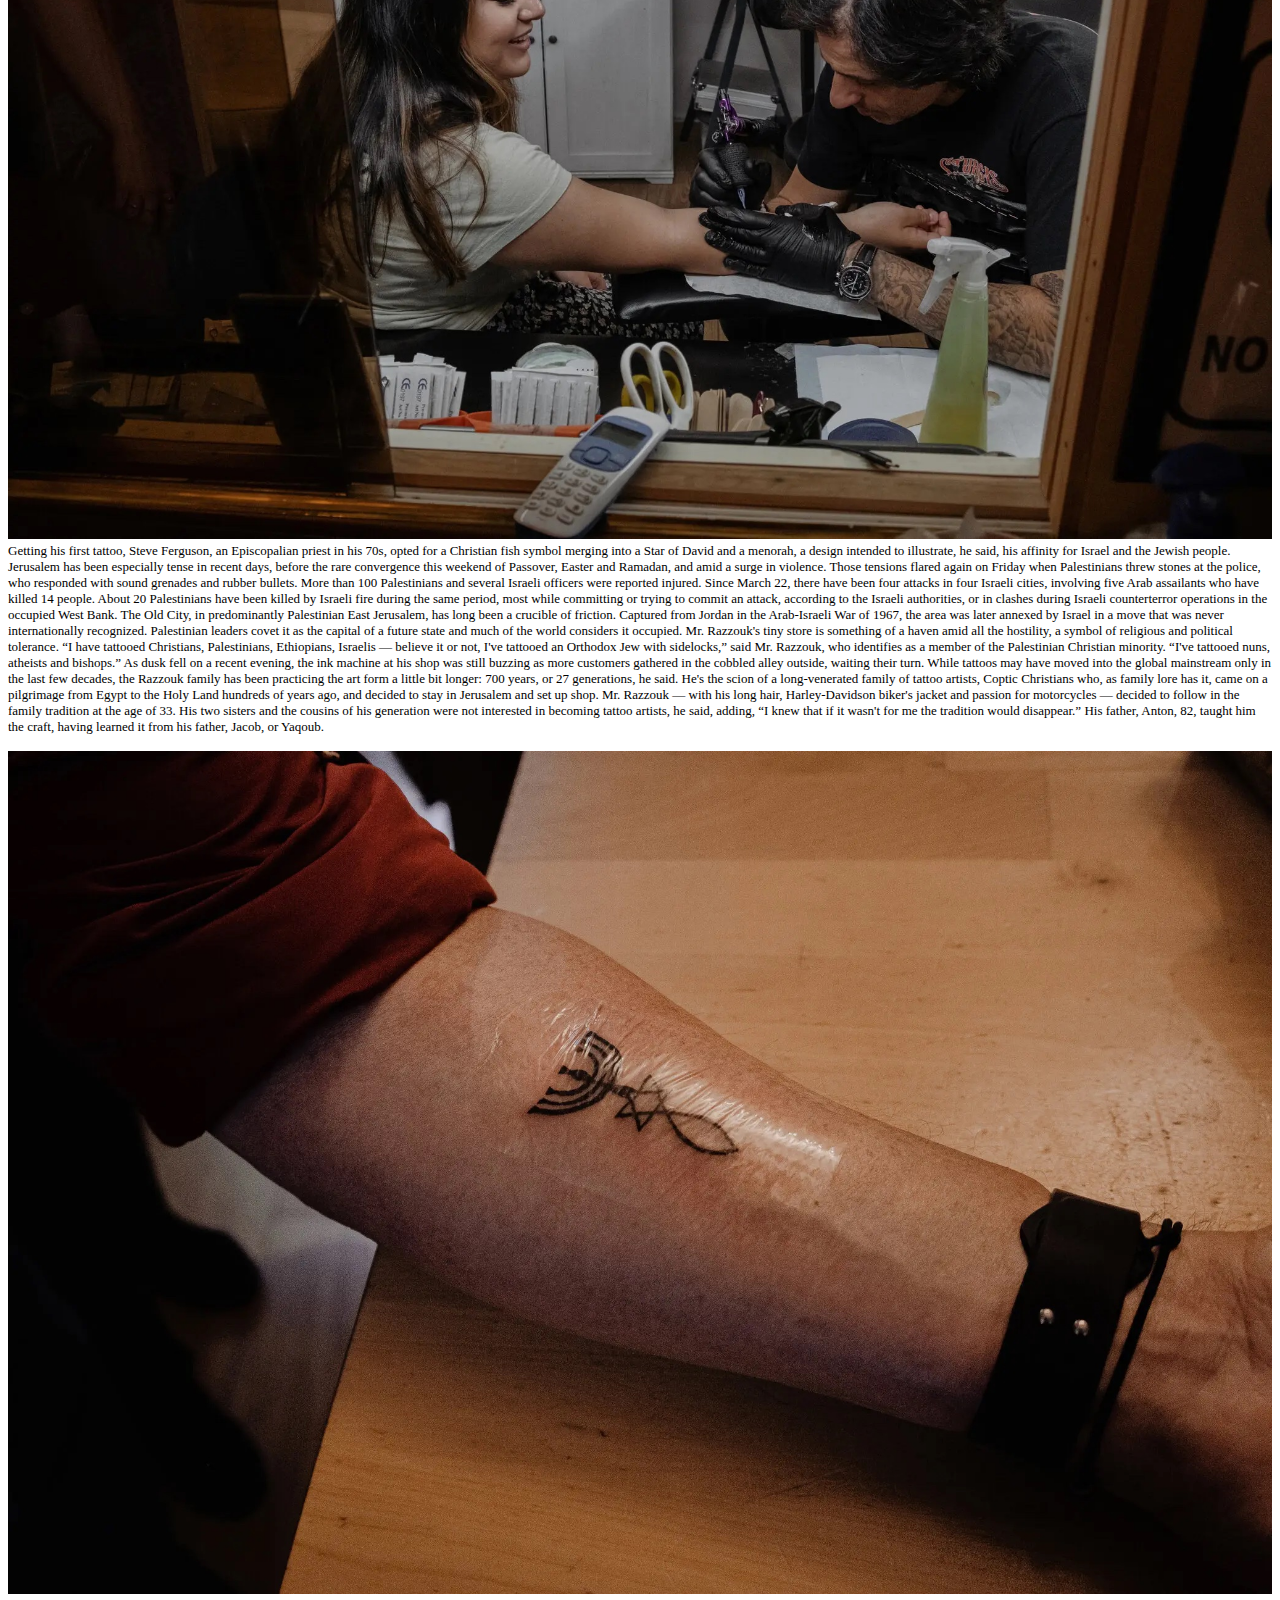
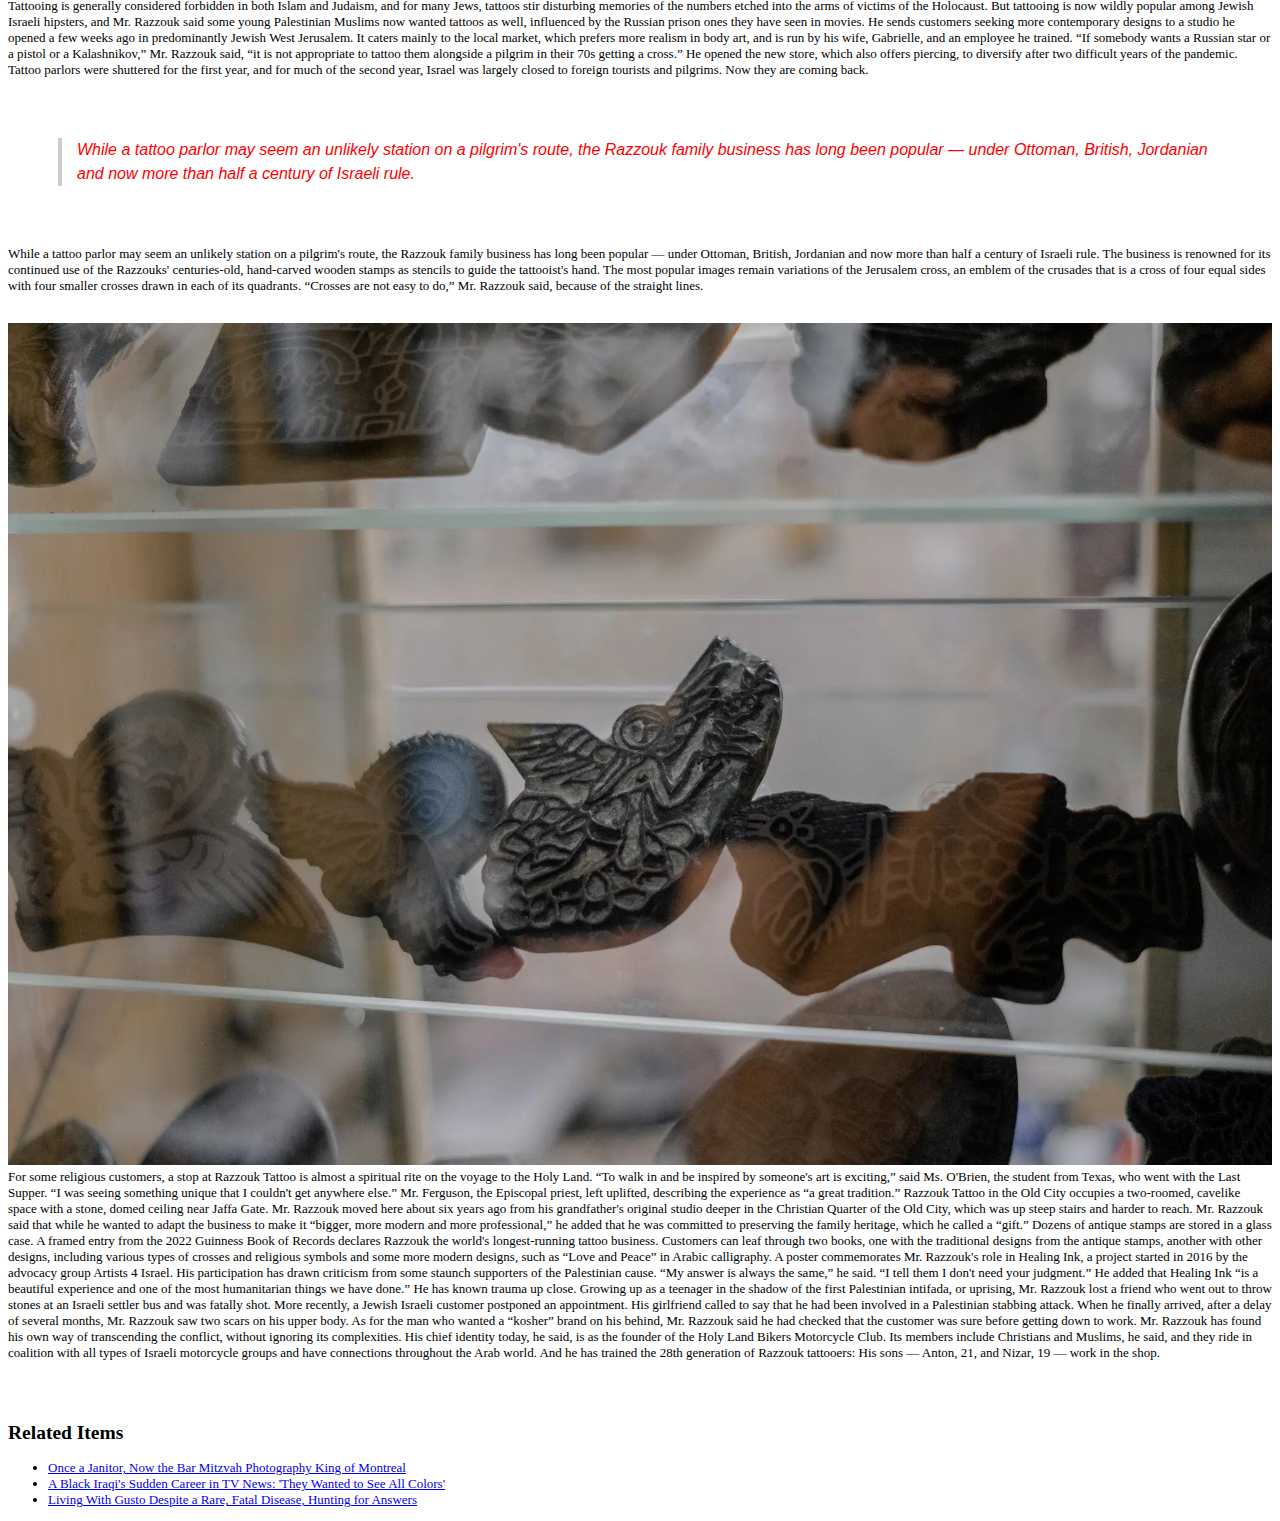
==== commit e661dcd5: "update" ====
--- a/EbnerLayout/index.html
+++ b/EbnerLayout/index.html
@@ -7,9 +7,11 @@
     </head>
     <body>
         <h3>Political Magazine</h3>
+
+        <div class="text-center">
+            <img class="d-block mx-auto mb-4" src="images/tattoo-image-5.jpg" alt="People Outside the Store" width="100%" height="100%"
             
-        <img src="images/tattoo-image-5.jpg" alt="People Outside the Store">
-       <div id="content">
+            <div id="content">
 
        <br><br>
 
@@ -35,7 +37,9 @@
            
             <br><br>
 
-            <img src="images/tattoo-image-4.jpg" alt="Tattooing An Arm"/>
+            <div class="text-center">
+                <img class="d-block mx-auto mb-4" src="images/tattoo-image-4.jpg" alt="Tattooing an Arm" width="100%" height="100%"
+
            
             <br><br>
         
@@ -61,7 +65,8 @@
 
             <br><br>
 
-            <img src="images/tattoo-image-6.jpg" alt="Jewish Tattoo"/>
+            <div class="text-center">
+                <img class="d-block mx-auto mb-4" src="images/tattoo-image-6.jpg" alt="Jewish Tattoo" width="100%" height="100%"
 
             <br><br>
 
@@ -93,7 +98,8 @@
 
 <br><br>
 
-<img src="images/tattoo-image-3.jpg" alt="Stamps" />
+<div class="text-center">
+    <img class="d-block mx-auto mb-4" src="images/tattoo-image-3.jpg" alt="Stamps" width="100%" height="100%"
 
 <br><br>
 
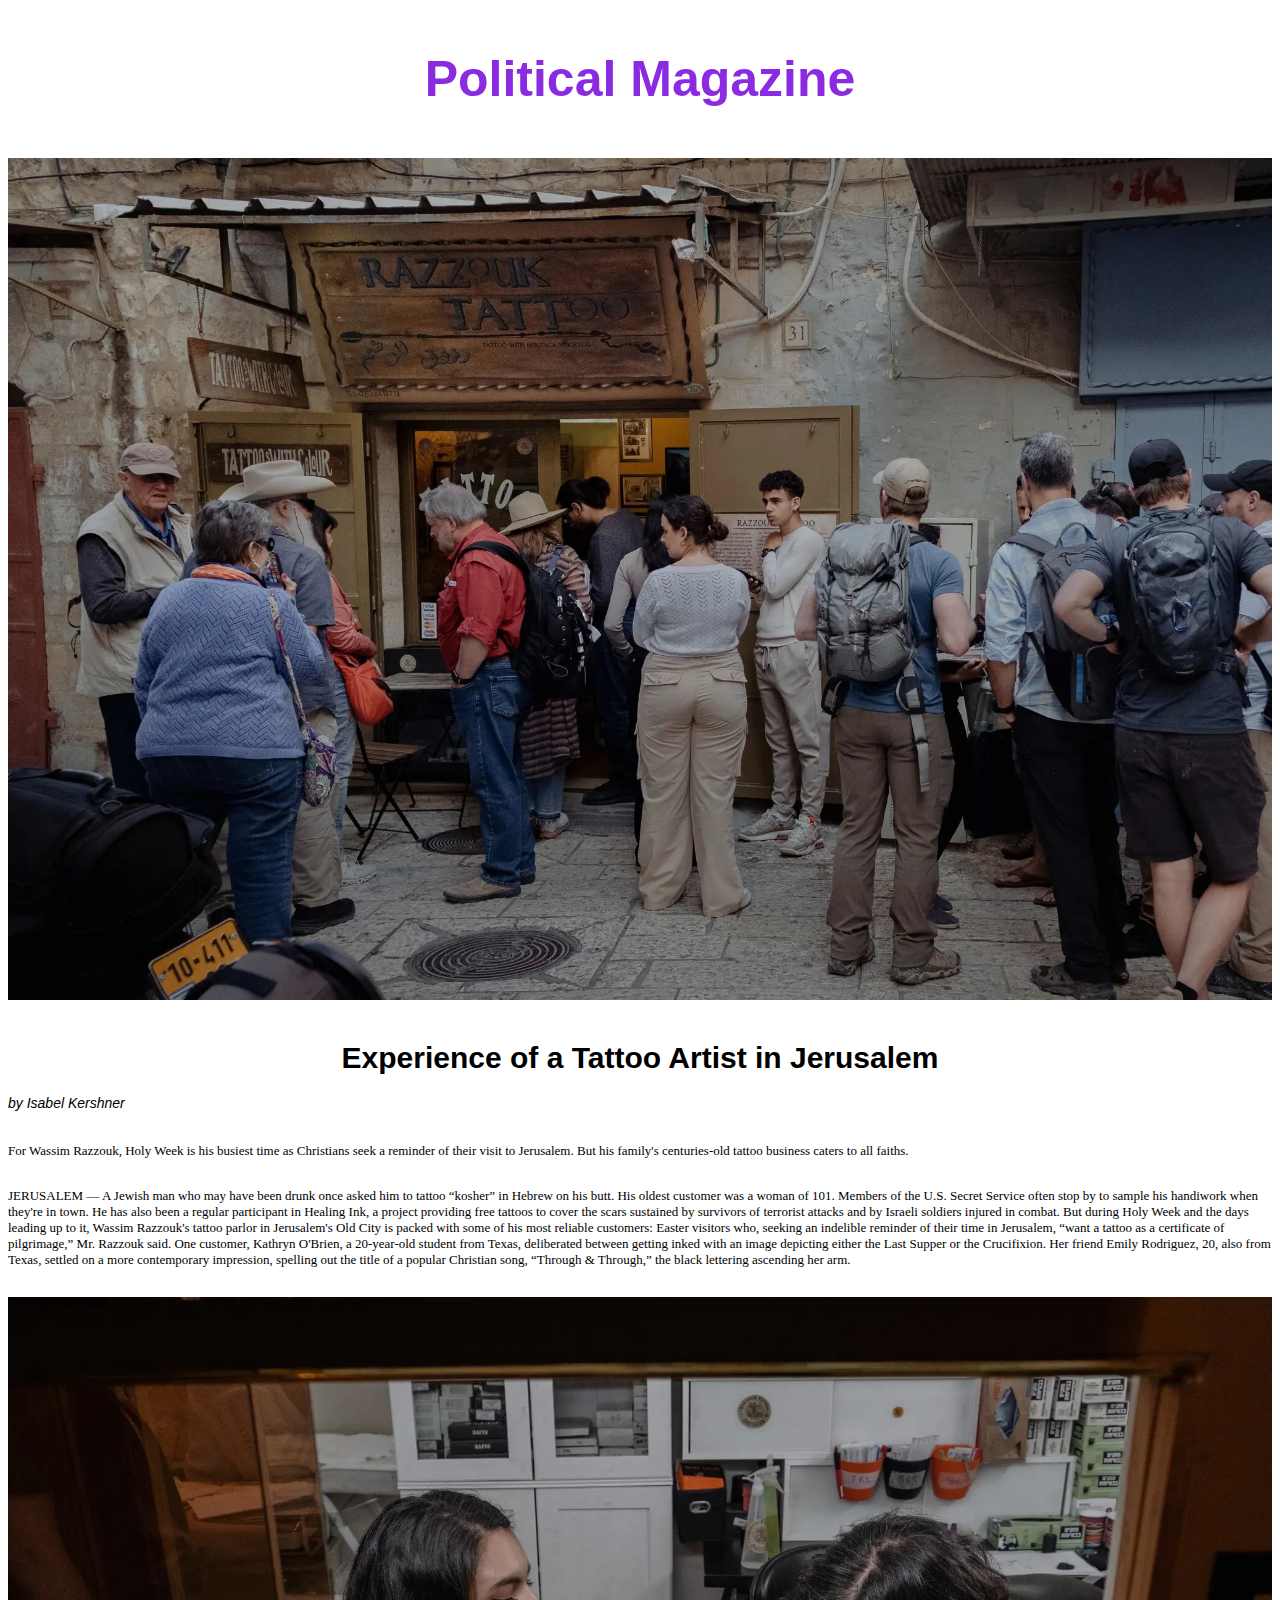
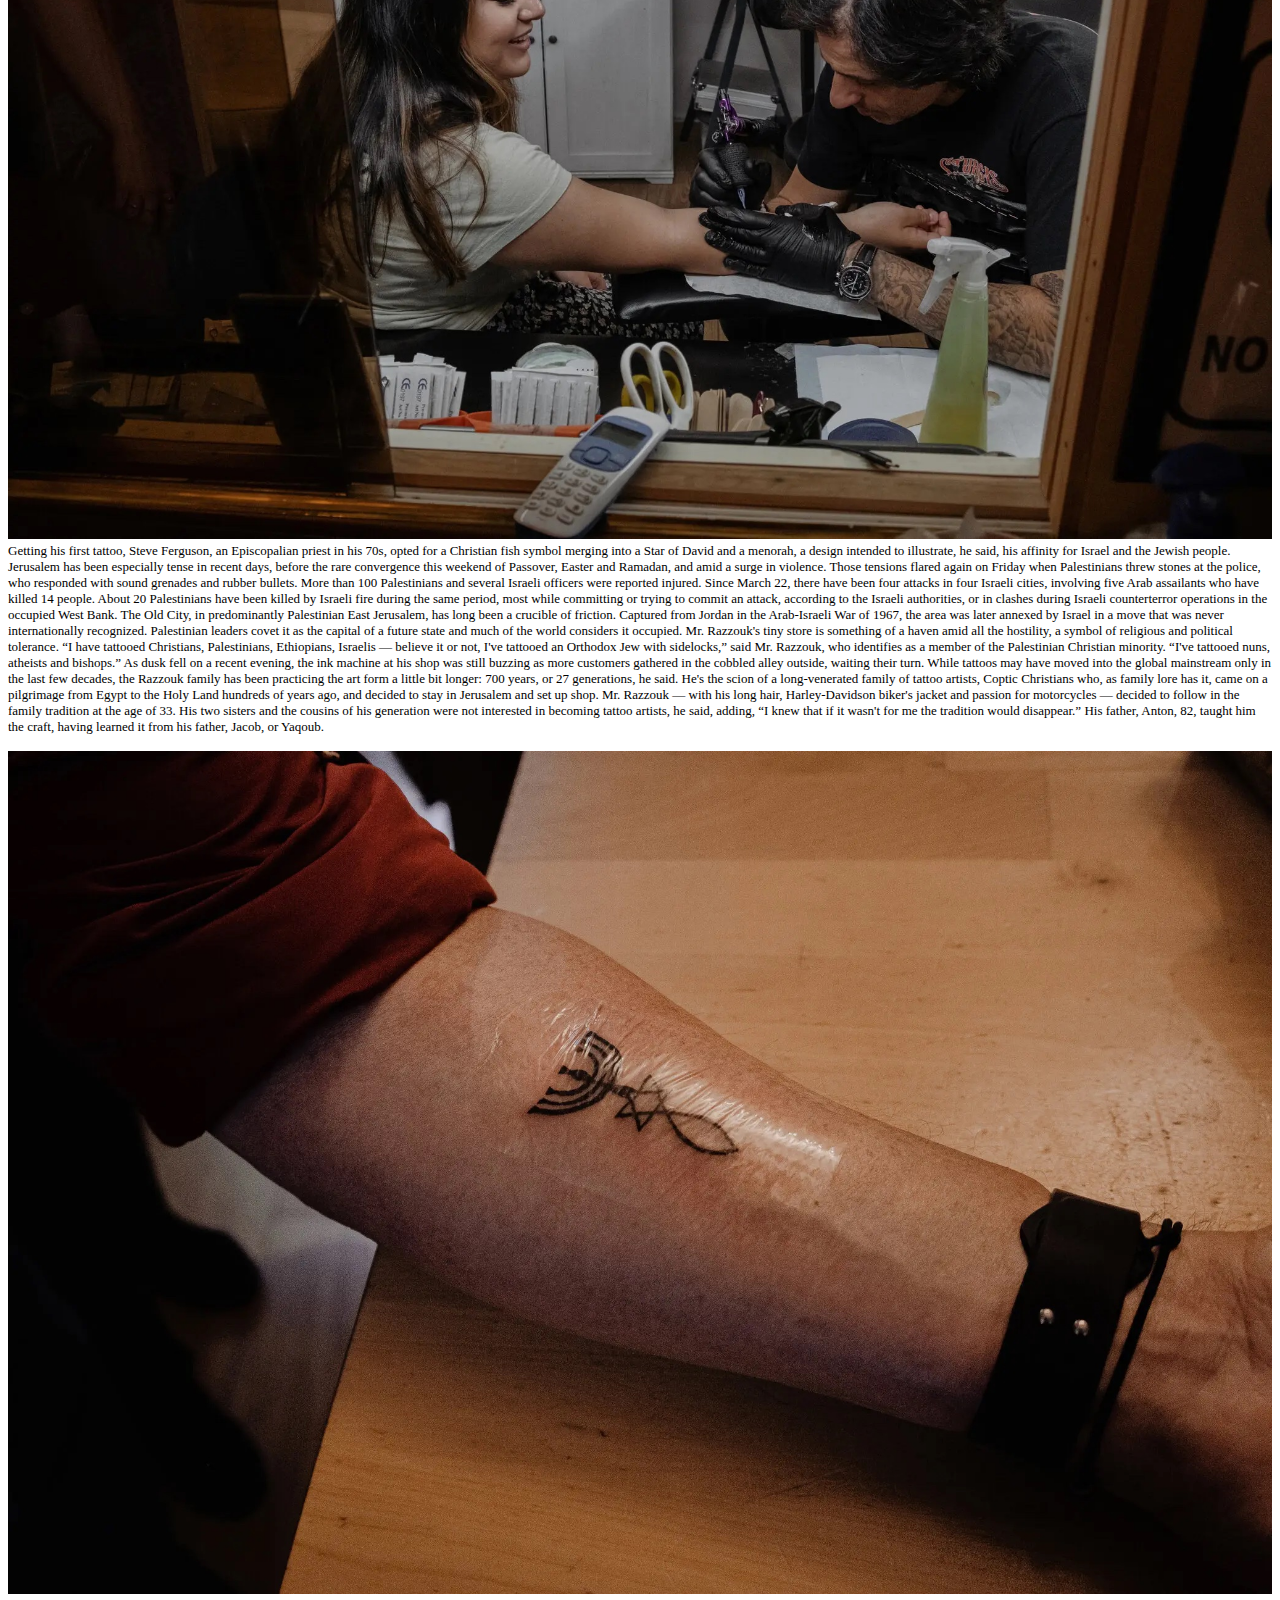
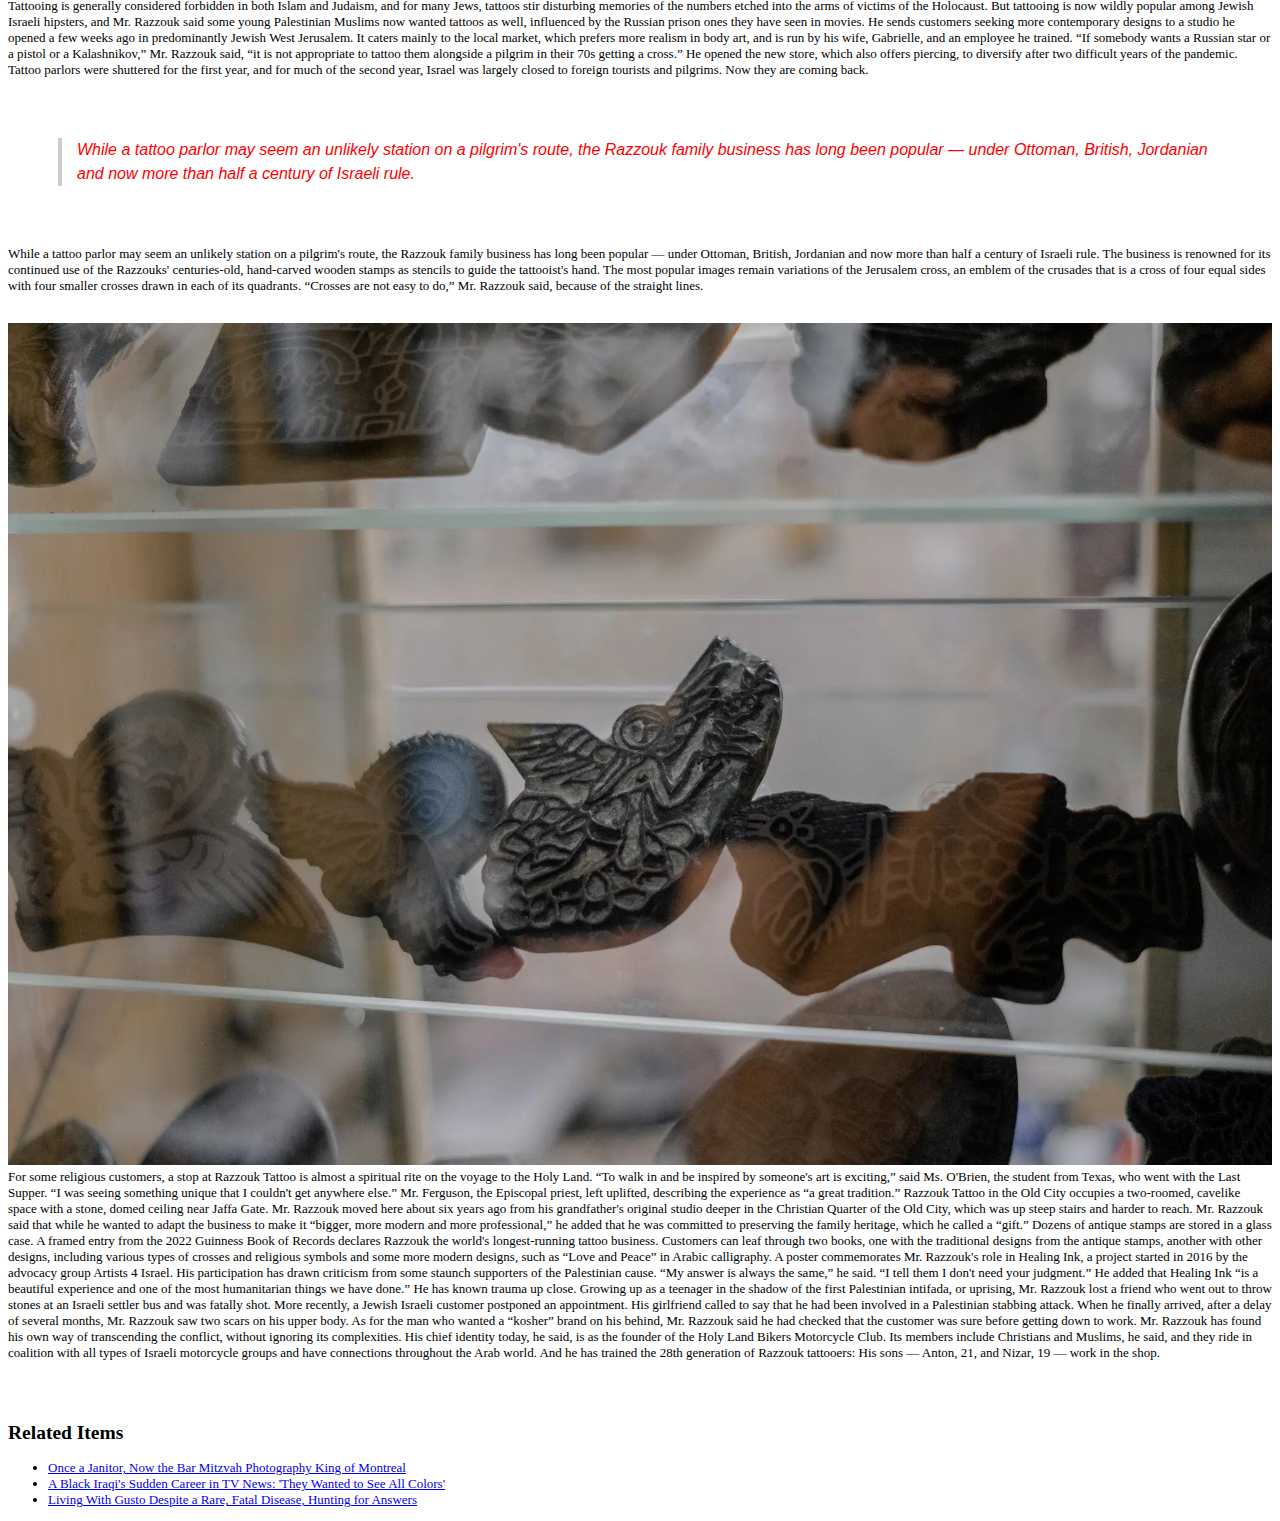
==== commit 6b04636c: "update" ====
--- a/EbnerLayout/index.html
+++ b/EbnerLayout/index.html
@@ -101,7 +101,7 @@
 <div class="text-center">
     <img class="d-block mx-auto mb-4" src="images/tattoo-image-3.jpg" alt="Stamps" width="100%" height="100%"
 
-<br><br>
+   <br><br>    
 
 For some religious customers, a stop at Razzouk Tattoo is almost a spiritual rite on the voyage to the Holy Land.
 
--- a/EbnerLayout/stylesheet.css
+++ b/EbnerLayout/stylesheet.css
@@ -12,6 +12,7 @@
     font-family: "Special Elite", sans-serif; 
     text-align: center;
     font-size: 50px;
+    color:blueviolet;
 }
 
 h1 {
